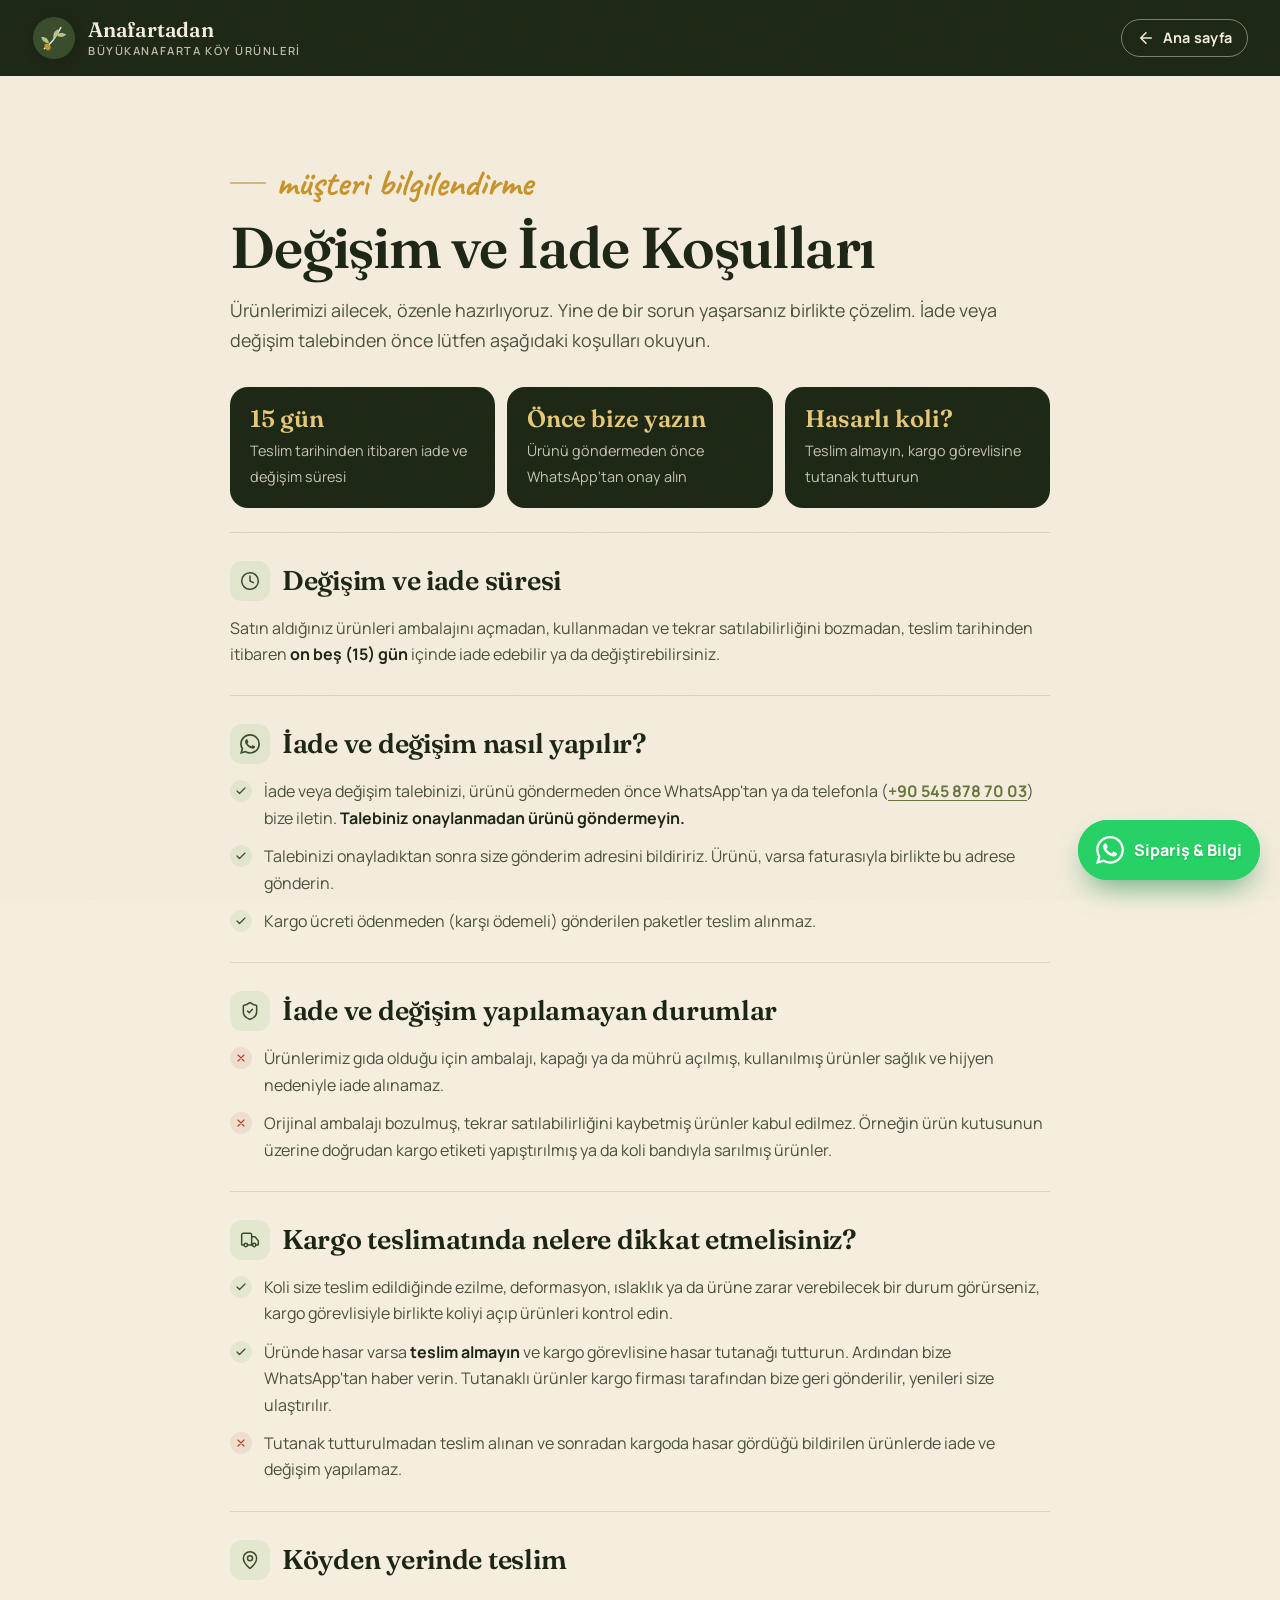
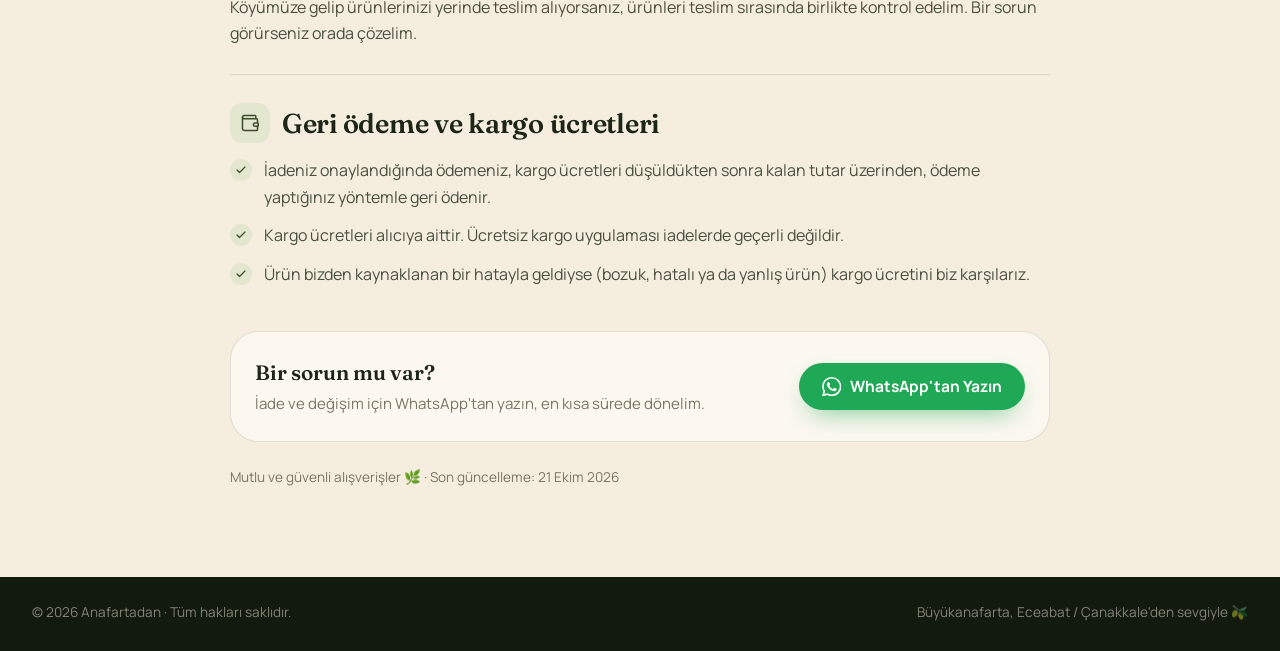
==== iade-degisim.html @ db87efc5 "Salça fiyatları, 3.000 TL ücretsiz kargo ve değişim/iade sayfası - Domates salçası 3 kg / 6 kg, bibe" ====
<!doctype html>
<html lang="tr">
<head>
  <meta charset="utf-8">
  <meta name="viewport" content="width=device-width, initial-scale=1, viewport-fit=cover">
  <title>Değişim ve İade Koşulları | Anafartadan</title>
  <meta name="description" content="Anafartadan değişim ve iade koşulları: 15 gün içinde iade ve değişim, kargo teslimatında dikkat edilmesi gerekenler ve geri ödeme bilgileri.">
  <meta name="theme-color" content="#1C2715">
  <link rel="canonical" href="https://anilacartr.github.io/anafartadan/iade-degisim.html">
  <link rel="icon" href="assets/img/favicon.svg" type="image/svg+xml">

  <link rel="preconnect" href="https://fonts.googleapis.com">
  <link rel="preconnect" href="https://fonts.gstatic.com" crossorigin>
  <link href="https://fonts.googleapis.com/css2?family=Caveat:wght@500;700&family=Fraunces:ital,opsz,wght@0,9..144,400..700;1,9..144,400..600&family=Manrope:wght@400;500;600;700;800&display=swap" rel="stylesheet">
  <link rel="stylesheet" href="assets/css/style.css">
</head>
<body>

<!-- İkon seti -->
<svg width="0" height="0" style="position:absolute" aria-hidden="true">
  <defs>
    <symbol id="i-wa" viewBox="0 0 24 24"><path fill="currentColor" d="M17.472 14.382c-.297-.149-1.758-.867-2.03-.967-.273-.099-.471-.148-.67.15-.197.297-.767.966-.94 1.164-.173.199-.347.223-.644.075-.297-.15-1.255-.463-2.39-1.475-.883-.788-1.48-1.761-1.653-2.059-.173-.297-.018-.458.13-.606.134-.133.298-.347.446-.52.149-.174.198-.298.298-.497.099-.198.05-.371-.025-.52-.075-.149-.669-1.612-.916-2.207-.242-.579-.487-.5-.669-.51-.173-.008-.371-.01-.57-.01-.198 0-.52.074-.792.372-.272.297-1.04 1.016-1.04 2.479 0 1.462 1.065 2.875 1.213 3.074.149.198 2.096 3.2 5.077 4.487.709.306 1.262.489 1.694.625.712.227 1.36.195 1.871.118.571-.085 1.758-.719 2.006-1.413.248-.694.248-1.289.173-1.413-.074-.124-.272-.198-.57-.347m-5.421 7.403h-.004a9.87 9.87 0 0 1-5.031-1.378l-.361-.214-3.741.982.998-3.648-.235-.374a9.86 9.86 0 0 1-1.51-5.26c.001-5.45 4.436-9.884 9.888-9.884 2.64 0 5.122 1.03 6.988 2.898a9.825 9.825 0 0 1 2.893 6.994c-.003 5.45-4.437 9.884-9.885 9.884m8.413-18.297A11.815 11.815 0 0 0 12.05 0C5.495 0 .16 5.335.157 11.892c0 2.096.547 4.142 1.588 5.945L.057 24l6.305-1.654a11.882 11.882 0 0 0 5.683 1.448h.005c6.554 0 11.89-5.335 11.893-11.893a11.821 11.821 0 0 0-3.48-8.413Z"/></symbol>
    <symbol id="i-arrow" viewBox="0 0 24 24" fill="none" stroke="currentColor" stroke-width="2" stroke-linecap="round" stroke-linejoin="round"><path d="M5 12h14M12 5l7 7-7 7"/></symbol>
    <symbol id="i-check" viewBox="0 0 24 24" fill="none" stroke="currentColor" stroke-width="2.4" stroke-linecap="round" stroke-linejoin="round"><path d="M20 6 9 17l-5-5"/></symbol>
    <symbol id="i-x" viewBox="0 0 24 24" fill="none" stroke="currentColor" stroke-width="2.2" stroke-linecap="round" stroke-linejoin="round"><path d="M18 6 6 18M6 6l12 12"/></symbol>
    <symbol id="i-clock" viewBox="0 0 24 24" fill="none" stroke="currentColor" stroke-width="1.8" stroke-linecap="round" stroke-linejoin="round"><circle cx="12" cy="12" r="10"/><path d="M12 6v6l4 2"/></symbol>
    <symbol id="i-shield" viewBox="0 0 24 24" fill="none" stroke="currentColor" stroke-width="1.8" stroke-linecap="round" stroke-linejoin="round"><path d="M20 13c0 5-3.5 7.5-7.66 8.95a1 1 0 0 1-.67-.01C7.5 20.5 4 18 4 13V6a1 1 0 0 1 1-1c2 0 4.5-1.2 6.24-2.72a1.17 1.17 0 0 1 1.52 0C14.51 3.81 17 5 19 5a1 1 0 0 1 1 1z"/><path d="m9 12 2 2 4-4"/></symbol>
    <symbol id="i-truck" viewBox="0 0 24 24" fill="none" stroke="currentColor" stroke-width="1.8" stroke-linecap="round" stroke-linejoin="round"><path d="M14 18V6a2 2 0 0 0-2-2H4a2 2 0 0 0-2 2v11a1 1 0 0 0 1 1h2"/><path d="M15 18H9"/><path d="M19 18h2a1 1 0 0 0 1-1v-3.65a1 1 0 0 0-.22-.62l-3.48-4.35A1 1 0 0 0 17.52 8H14"/><circle cx="17" cy="18" r="2"/><circle cx="7" cy="18" r="2"/></symbol>
    <symbol id="i-pin" viewBox="0 0 24 24" fill="none" stroke="currentColor" stroke-width="1.8" stroke-linecap="round" stroke-linejoin="round"><path d="M20 10c0 4.99-5.54 10.19-7.4 11.8a1 1 0 0 1-1.2 0C9.54 20.19 4 14.99 4 10a8 8 0 0 1 16 0"/><circle cx="12" cy="10" r="3"/></symbol>
    <symbol id="i-wallet" viewBox="0 0 24 24" fill="none" stroke="currentColor" stroke-width="1.8" stroke-linecap="round" stroke-linejoin="round"><path d="M19 7V4a1 1 0 0 0-1-1H5a2 2 0 0 0 0 4h15a1 1 0 0 1 1 1v4h-3a2 2 0 0 0 0 4h3a1 1 0 0 0 1-1v-2a1 1 0 0 0-1-1"/><path d="M3 5v14a2 2 0 0 0 2 2h15a1 1 0 0 0 1-1v-4"/></symbol>
    <symbol id="logo-mark" viewBox="0 0 48 48"><circle cx="24" cy="24" r="23" fill="currentColor"/><path d="M13.5 35.5C20 31 26 23.5 31.5 12.5" fill="none" stroke="#F5EEDF" stroke-width="1.6" stroke-linecap="round"/><path d="M18.6 29.6c-4.6.2-7.6-2.4-8.6-6.6 4.4-.6 7.8 1.6 8.6 6.6Z" fill="#B9C28C"/><path d="M23.4 24.2c-.8-4.6 1.2-8.2 5.2-9.8 1 4.4-1 8-5.2 9.8Z" fill="#B9C28C"/><path d="M26.4 20.4c3.8-2.6 7.8-2.4 11-.2-3 3.2-7 3.6-11 .2Z" fill="#B9C28C"/><ellipse cx="17" cy="33.6" rx="3" ry="3.8" transform="rotate(-35 17 33.6)" fill="#C9952B"/></symbol>
  </defs>
</svg>

<header class="legal-header">
  <div class="container legal-header-inner">
    <a class="brand light" href="index.html" aria-label="Anafartadan ana sayfa">
      <svg class="brand-mark" aria-hidden="true"><use href="#logo-mark"/></svg>
      <span class="brand-text"><strong>Anafartadan</strong><small>Büyükanafarta Köy Ürünleri</small></span>
    </a>
    <a class="btn btn-ghost btn-sm" href="index.html"><svg class="ic flip" aria-hidden="true"><use href="#i-arrow"/></svg> Ana sayfa</a>
  </div>
</header>

<main class="legal">
  <div class="container legal-inner">
    <span class="kicker">müşteri bilgilendirme</span>
    <h1>Değişim ve İade Koşulları</h1>
    <p class="legal-lead">Ürünlerimizi ailecek, özenle hazırlıyoruz. Yine de bir sorun yaşarsanız birlikte çözelim. İade veya değişim talebinden önce lütfen aşağıdaki koşulları okuyun.</p>

    <div class="legal-summary">
      <div><b>15 gün</b><span>Teslim tarihinden itibaren iade ve değişim süresi</span></div>
      <div><b>Önce bize yazın</b><span>Ürünü göndermeden önce WhatsApp'tan onay alın</span></div>
      <div><b>Hasarlı koli?</b><span>Teslim almayın, kargo görevlisine tutanak tutturun</span></div>
    </div>

    <section class="legal-block">
      <h2><span class="legal-ic"><svg class="ic" aria-hidden="true"><use href="#i-clock"/></svg></span>Değişim ve iade süresi</h2>
      <p>Satın aldığınız ürünleri ambalajını açmadan, kullanmadan ve tekrar satılabilirliğini bozmadan, teslim tarihinden itibaren <strong>on beş (15) gün</strong> içinde iade edebilir ya da değiştirebilirsiniz.</p>
    </section>

    <section class="legal-block">
      <h2><span class="legal-ic"><svg class="ic" aria-hidden="true"><use href="#i-wa"/></svg></span>İade ve değişim nasıl yapılır?</h2>
      <ul>
        <li><svg class="ic" aria-hidden="true"><use href="#i-check"/></svg><span>İade veya değişim talebinizi, ürünü göndermeden önce WhatsApp'tan ya da telefonla (<a data-wa="Merhaba, siparişimle ilgili iade / değişim talebim var." data-config="phoneDisplay"></a>) bize iletin. <strong>Talebiniz onaylanmadan ürünü göndermeyin.</strong></span></li>
        <li><svg class="ic" aria-hidden="true"><use href="#i-check"/></svg><span>Talebinizi onayladıktan sonra size gönderim adresini bildiririz. Ürünü, varsa faturasıyla birlikte bu adrese gönderin.</span></li>
        <li><svg class="ic" aria-hidden="true"><use href="#i-check"/></svg><span>Kargo ücreti ödenmeden (karşı ödemeli) gönderilen paketler teslim alınmaz.</span></li>
      </ul>
    </section>

    <section class="legal-block">
      <h2><span class="legal-ic"><svg class="ic" aria-hidden="true"><use href="#i-shield"/></svg></span>İade ve değişim yapılamayan durumlar</h2>
      <ul>
        <li class="no"><svg class="ic" aria-hidden="true"><use href="#i-x"/></svg><span>Ürünlerimiz gıda olduğu için ambalajı, kapağı ya da mührü açılmış, kullanılmış ürünler sağlık ve hijyen nedeniyle iade alınamaz.</span></li>
        <li class="no"><svg class="ic" aria-hidden="true"><use href="#i-x"/></svg><span>Orijinal ambalajı bozulmuş, tekrar satılabilirliğini kaybetmiş ürünler kabul edilmez. Örneğin ürün kutusunun üzerine doğrudan kargo etiketi yapıştırılmış ya da koli bandıyla sarılmış ürünler.</span></li>
      </ul>
    </section>

    <section class="legal-block">
      <h2><span class="legal-ic"><svg class="ic" aria-hidden="true"><use href="#i-truck"/></svg></span>Kargo teslimatında nelere dikkat etmelisiniz?</h2>
      <ul>
        <li><svg class="ic" aria-hidden="true"><use href="#i-check"/></svg><span>Koli size teslim edildiğinde ezilme, deformasyon, ıslaklık ya da ürüne zarar verebilecek bir durum görürseniz, kargo görevlisiyle birlikte koliyi açıp ürünleri kontrol edin.</span></li>
        <li><svg class="ic" aria-hidden="true"><use href="#i-check"/></svg><span>Üründe hasar varsa <strong>teslim almayın</strong> ve kargo görevlisine hasar tutanağı tutturun. Ardından bize WhatsApp'tan haber verin. Tutanaklı ürünler kargo firması tarafından bize geri gönderilir, yenileri size ulaştırılır.</span></li>
        <li class="no"><svg class="ic" aria-hidden="true"><use href="#i-x"/></svg><span>Tutanak tutturulmadan teslim alınan ve sonradan kargoda hasar gördüğü bildirilen ürünlerde iade ve değişim yapılamaz.</span></li>
      </ul>
    </section>

    <section class="legal-block">
      <h2><span class="legal-ic"><svg class="ic" aria-hidden="true"><use href="#i-pin"/></svg></span>Köyden yerinde teslim</h2>
      <p>Köyümüze gelip ürünlerinizi yerinde teslim alıyorsanız, ürünleri teslim sırasında birlikte kontrol edelim. Bir sorun görürseniz orada çözelim.</p>
    </section>

    <section class="legal-block">
      <h2><span class="legal-ic"><svg class="ic" aria-hidden="true"><use href="#i-wallet"/></svg></span>Geri ödeme ve kargo ücretleri</h2>
      <ul>
        <li><svg class="ic" aria-hidden="true"><use href="#i-check"/></svg><span>İadeniz onaylandığında ödemeniz, kargo ücretleri düşüldükten sonra kalan tutar üzerinden, ödeme yaptığınız yöntemle geri ödenir.</span></li>
        <li><svg class="ic" aria-hidden="true"><use href="#i-check"/></svg><span>Kargo ücretleri alıcıya aittir. Ücretsiz kargo uygulaması iadelerde geçerli değildir.</span></li>
        <li><svg class="ic" aria-hidden="true"><use href="#i-check"/></svg><span>Ürün bizden kaynaklanan bir hatayla geldiyse (bozuk, hatalı ya da yanlış ürün) kargo ücretini biz karşılarız.</span></li>
      </ul>
    </section>

    <div class="legal-contact">
      <div>
        <strong>Bir sorun mu var?</strong>
        <span>İade ve değişim için WhatsApp'tan yazın, en kısa sürede dönelim.</span>
      </div>
      <a class="btn btn-wa" data-wa="Merhaba, siparişimle ilgili iade / değişim talebim var."><svg class="ic" aria-hidden="true"><use href="#i-wa"/></svg> WhatsApp'tan Yazın</a>
    </div>

    <p class="legal-updated">Mutlu ve güvenli alışverişler 🌿 · Son güncelleme: 21 Ekim 2026</p>
  </div>
</main>

<footer class="site-footer legal-footer">
  <div class="container footer-bottom">
    <p>© <span id="year"></span> Anafartadan · Tüm hakları saklıdır.</p>
    <p>Büyükanafarta, Eceabat / Çanakkale'den sevgiyle 🫒</p>
  </div>
</footer>

<a class="wa-float" data-wa aria-label="WhatsApp'tan yazın">
  <svg class="ic" aria-hidden="true"><use href="#i-wa"/></svg>
  <span class="wa-float-label">Sipariş & Bilgi</span>
</a>

<script src="assets/js/products.js"></script>
<script>
  (() => {
    const C = window.SITE_CONFIG;
    const waLink = (text) => `https://wa.me/${C.whatsappNumber}?text=${encodeURIComponent(text)}`;
    document.querySelectorAll("[data-wa]").forEach((a) => {
      a.href = waLink(a.dataset.wa || C.defaultMessage);
      a.target = "_blank";
      a.rel = "noopener";
    });
    document.querySelectorAll("[data-config]").forEach((el) => { if (C[el.dataset.config] != null) el.textContent = C[el.dataset.config]; });
    document.getElementById("year").textContent = new Date().getFullYear();
  })();
</script>
</body>
</html>
---- assets/css/style.css ----
/* =====================================================================
   Anafartadan · Büyükanafarta Köy Ürünleri
   ===================================================================== */

:root {
  --cream: #F5EEDF;
  --cream-2: #EDE3CF;
  --paper: #FCF8F0;
  --white: #FFFFFF;
  --ink: #1D2616;
  --ink-soft: #4A4F3E;
  --muted: #7A7564;

  --olive-950: #121A0D;
  --olive-900: #1C2715;
  --olive-800: #28361E;
  --olive-700: #3A4D2B;
  --olive-500: #66773A;
  --olive-300: #B9C28C;
  --olive-100: #E4E7CF;

  --gold: #C9952B;
  --gold-soft: #E8C979;
  --terra: #B3412A;
  --walnut: #7B5434;

  --tone-walnut: #E8DAC4;
  --tone-gold: #EEDFB4;
  --tone-terra: #F0D2C5;
  --tone-olive: #DDE2C4;

  --wa: #1FA855;
  --wa-hover: #178A45;

  --line: rgba(29, 38, 22, .12);
  --line-strong: rgba(29, 38, 22, .2);
  --line-light: rgba(245, 238, 223, .12);

  --radius-sm: 12px;
  --radius: 18px;
  --radius-lg: 28px;

  --shadow-sm: 0 1px 2px rgba(29, 38, 22, .06), 0 4px 14px rgba(29, 38, 22, .05);
  --shadow: 0 18px 40px -18px rgba(29, 38, 22, .35);
  --shadow-lg: 0 40px 80px -30px rgba(18, 26, 13, .55);

  --font-display: "Fraunces", Georgia, "Times New Roman", serif;
  --font-body: "Manrope", system-ui, -apple-system, "Segoe UI", sans-serif;
  --font-hand: "Caveat", "Segoe Print", cursive;

  --fs-h2: clamp(2.25rem, 1.35rem + 3.1vw, 3.6rem);
  --fs-h3: clamp(1.75rem, 1.3rem + 1.6vw, 2.5rem);
  --fs-kicker: clamp(1.9rem, 1.6rem + .9vw, 2.35rem);

  --container: 1240px;
  --gutter: clamp(16px, 4vw, 32px);
  --section-y: clamp(72px, 10vw, 128px);
  --ease: cubic-bezier(.2, .7, .2, 1);
}

/* ---------- Temel ---------- */
*, *::before, *::after { box-sizing: border-box; }
html { scroll-behavior: smooth; scroll-padding-top: 88px; -webkit-text-size-adjust: 100%; }
html:has(dialog[open]) { overflow: hidden; }
body {
  margin: 0;
  font-family: var(--font-body);
  font-size: 1rem;
  line-height: 1.65;
  color: var(--ink);
  background: var(--cream);
  -webkit-font-smoothing: antialiased;
  text-rendering: optimizeLegibility;
  overflow-x: hidden;
}
body::before {
  content: "";
  position: fixed;
  inset: 0;
  pointer-events: none;
  z-index: 200;
  opacity: .5;
  background-image: url("data:image/svg+xml,%3Csvg xmlns='http://www.w3.org/2000/svg' width='180' height='180'%3E%3Cfilter id='n'%3E%3CfeTurbulence type='fractalNoise' baseFrequency='.8' numOctaves='3' stitchTiles='stitch'/%3E%3CfeColorMatrix values='0 0 0 0 .25 0 0 0 0 .2 0 0 0 0 .1 0 0 0 .07 0'/%3E%3C/filter%3E%3Crect width='100%25' height='100%25' filter='url(%23n)'/%3E%3C/svg%3E");
}
img { max-width: 100%; display: block; }
a { color: inherit; text-decoration: none; }
button, input, textarea, select { font: inherit; color: inherit; }
button { cursor: pointer; }
h1, h2, h3, h4 { font-family: var(--font-display); font-weight: 600; line-height: 1.1; margin: 0; letter-spacing: -.01em; }
h2 em, h1 em { font-style: italic; font-weight: 500; color: var(--olive-500); }
p { margin: 0; }
::selection { background: var(--gold-soft); color: var(--olive-950); }
:focus-visible { outline: 2px solid var(--gold); outline-offset: 3px; border-radius: 6px; }

.container { width: 100%; max-width: calc(var(--container) + var(--gutter) * 2); margin-inline: auto; padding-inline: var(--gutter); }
.sr-only { position: absolute; width: 1px; height: 1px; padding: 0; margin: -1px; overflow: hidden; clip: rect(0 0 0 0); white-space: nowrap; border: 0; }
.ic { width: 1.25em; height: 1.25em; flex: none; }
.skip-link { position: fixed; left: 12px; top: -60px; z-index: 300; background: var(--olive-900); color: var(--cream); padding: 10px 16px; border-radius: 10px; transition: top .2s; }
.skip-link:focus { top: 12px; }

.tone-walnut { background: var(--tone-walnut); }
.tone-gold { background: var(--tone-gold); }
.tone-terra { background: var(--tone-terra); }
.tone-olive { background: var(--tone-olive); }

.media-fallback { position: absolute; inset: 0; display: grid; place-items: center; font-size: clamp(3rem, 8vw, 4.5rem); z-index: 0; opacity: .7; }
img.img-missing { visibility: hidden; }

/* ---------- Butonlar ---------- */
.btn {
  display: inline-flex; align-items: center; justify-content: center; gap: .55em;
  padding: .85em 1.4em; border-radius: 999px; border: 1.5px solid transparent;
  font-weight: 700; font-size: .97rem; line-height: 1.2; letter-spacing: .005em;
  transition: transform .25s var(--ease), background-color .25s, box-shadow .25s, color .25s, border-color .25s;
  white-space: nowrap;
}
.btn:hover { transform: translateY(-2px); }
.btn:active { transform: translateY(0); }
.btn-lg { padding: 1.02em 1.7em; font-size: 1.02rem; }
.btn-sm { padding: .6em 1.05em; font-size: .9rem; }
.btn-block { width: 100%; }
.btn-gold { background: var(--gold-soft); color: var(--olive-950); box-shadow: 0 10px 30px -10px rgba(232, 201, 121, .6); }
.btn-gold:hover { background: #F0D691; }
.btn-wa { background: var(--wa); color: #fff; box-shadow: 0 10px 28px -12px rgba(31, 168, 85, .8); }
.btn-wa:hover { background: var(--wa-hover); }
.btn-dark { background: var(--olive-900); color: var(--cream); }
.btn-dark:hover { background: var(--olive-700); }
.btn-ghost { border-color: rgba(245, 238, 223, .45); color: var(--cream); }
.btn-ghost:hover { background: rgba(245, 238, 223, .1); border-color: var(--cream); }
.icon-btn {
  position: relative; display: inline-grid; place-items: center;
  width: 44px; height: 44px; border-radius: 999px; border: 1px solid var(--line);
  background: transparent; color: inherit; transition: background-color .2s, border-color .2s;
}
.icon-btn:hover { background: rgba(29, 38, 22, .06); }
.link-btn { background: none; border: 0; padding: 4px; color: var(--muted); font-size: .85rem; text-decoration: underline; text-underline-offset: 3px; }
.link-btn:hover { color: var(--terra); }

.kicker {
  display: inline-flex; align-items: center; gap: 10px;
  font-family: var(--font-hand); font-size: var(--fs-kicker); line-height: 1; font-weight: 700;
  color: var(--gold); margin-bottom: 16px;
}
.kicker::before { content: ""; width: 36px; height: 2px; background: currentColor; opacity: .6; }
.kicker.light { color: var(--gold-soft); }

/* ---------- Header ---------- */
.site-header { position: fixed; inset: 0 0 auto 0; z-index: 100; color: var(--cream); transition: color .3s, background-color .3s, box-shadow .3s; }
.announce { background: var(--olive-950); color: var(--cream); font-size: .82rem; font-weight: 600; overflow: hidden; height: 36px; transition: height .3s var(--ease); }
.announce-track { display: flex; align-items: center; justify-content: center; gap: 18px; height: 100%; white-space: nowrap; padding-inline: 16px; }
.announce .dot { color: var(--gold); }
@media (min-width: 900px) { .announce .dup { display: none; } }
@media (max-width: 899px) {
  .announce-track { justify-content: flex-start; width: max-content; padding: 0 18px 0 0; animation: marquee 32s linear infinite; }
}
@keyframes marquee { to { transform: translateX(-50%); } }

.nav-wrap { display: flex; align-items: center; gap: 24px; height: 76px; }
.brand { display: inline-flex; align-items: center; gap: 12px; flex: none; }
.brand-mark { width: 44px; height: 44px; color: var(--olive-800); flex: none; filter: drop-shadow(0 2px 6px rgba(0, 0, 0, .15)); }
.brand-mark.sm { width: 30px; height: 30px; filter: none; }
.brand-text { display: flex; flex-direction: column; line-height: 1.1; }
.brand-text strong { font-family: var(--font-display); font-size: 1.3rem; font-weight: 600; letter-spacing: -.01em; }
.brand-text small { font-size: .7rem; letter-spacing: .14em; text-transform: uppercase; opacity: .75; font-weight: 600; margin-top: 3px; }

.nav { display: flex; gap: 4px; margin-left: auto; }
.nav a { padding: 8px 12px; border-radius: 999px; font-weight: 600; font-size: .93rem; opacity: .9; transition: background-color .2s, opacity .2s; }
.nav a:hover { opacity: 1; background: rgba(245, 238, 223, .12); }
.nav-actions { display: flex; align-items: center; gap: 10px; }
.site-header .icon-btn { border-color: rgba(245, 238, 223, .3); }
.site-header .icon-btn:hover { background: rgba(245, 238, 223, .12); }
.cart-count {
  position: absolute; top: -4px; right: -4px; min-width: 20px; height: 20px; padding: 0 5px;
  border-radius: 999px; background: var(--gold-soft); color: var(--olive-950);
  font-size: .72rem; font-weight: 800; display: grid; place-items: center;
}
.cart-count[hidden] { display: none; }
.cart-count.bump { animation: bump .45s var(--ease); }
@keyframes bump { 40% { transform: scale(1.35); } }
.menu-btn { display: none; }

.site-header.scrolled { background: rgba(245, 238, 223, .92); backdrop-filter: saturate(1.4) blur(14px); -webkit-backdrop-filter: saturate(1.4) blur(14px); color: var(--ink); box-shadow: 0 1px 0 var(--line), 0 10px 30px -20px rgba(29, 38, 22, .4); }
.site-header.scrolled .announce { height: 0; }
.site-header.scrolled .nav a:hover { background: rgba(29, 38, 22, .06); }
.site-header.scrolled .icon-btn { border-color: var(--line-strong); }
.site-header.scrolled .icon-btn:hover { background: rgba(29, 38, 22, .06); }
.site-header.scrolled .brand-mark { filter: none; }

@media (max-width: 1099px) {
  .menu-btn { display: inline-grid; }
  .nav {
    position: absolute; top: 100%; left: 0; right: 0; margin: 0;
    flex-direction: column; gap: 0; padding: 8px var(--gutter) 20px;
    background: var(--cream); color: var(--ink); box-shadow: 0 30px 40px -20px rgba(29, 38, 22, .35);
    opacity: 0; visibility: hidden; transform: translateY(-8px);
    transition: opacity .25s, transform .25s var(--ease), visibility .25s;
  }
  .nav a { padding: 14px 4px; border-bottom: 1px solid var(--line); border-radius: 0; font-size: 1.05rem; font-family: var(--font-display); }
  .nav a:hover { background: none; color: var(--olive-500); }
  .site-header.menu-open { background: var(--cream); color: var(--ink); }
  .site-header.menu-open .announce { height: 0; }
  .site-header.menu-open .icon-btn { border-color: var(--line-strong); }
  .site-header.menu-open .nav { opacity: 1; visibility: visible; transform: none; }
  .nav-actions { margin-left: auto; }
}
@media (max-width: 599px) {
  .nav-wa { display: none; }
  .brand-text strong { font-size: 1.12rem; }
  .brand-text small { font-size: .6rem; letter-spacing: .1em; }
  .brand-mark { width: 38px; height: 38px; }
  .nav-actions { gap: 6px; }
  .nav-wrap { gap: 12px; height: 68px; }
}

/* ---------- Hero ---------- */
.hero {
  position: relative; isolation: isolate; overflow: hidden;
  min-height: min(100svh, 980px); min-height: max(640px, min(100svh, 980px));
  display: flex; align-items: center;
  padding: 150px 0 140px;
  color: var(--cream); background: var(--olive-900);
}
.hero-media { position: absolute; inset: 0; z-index: -1; }
.hero-media img { width: 100%; height: 100%; object-fit: cover; object-position: center; animation: heroZoom 18s var(--ease) both; }
.hero-media::after {
  content: ""; position: absolute; inset: 0;
  background:
    linear-gradient(90deg, rgba(18, 26, 13, .9) 0%, rgba(18, 26, 13, .72) 38%, rgba(18, 26, 13, .25) 72%, rgba(18, 26, 13, .15) 100%),
    linear-gradient(0deg, rgba(18, 26, 13, .7) 0%, rgba(18, 26, 13, 0) 35%),
    linear-gradient(180deg, rgba(18, 26, 13, .55) 0%, rgba(18, 26, 13, 0) 22%);
}
@keyframes heroZoom { from { transform: scale(1.08); } to { transform: scale(1); } }

.hero-inner { display: grid; grid-template-columns: 1fr; gap: 48px; align-items: end; }
.hero-copy { max-width: 680px; }
.eyebrow {
  display: inline-flex; align-items: center; gap: 8px;
  padding: 7px 14px 7px 10px; border-radius: 999px;
  background: rgba(245, 238, 223, .1); border: 1px solid rgba(245, 238, 223, .2);
  backdrop-filter: blur(6px); -webkit-backdrop-filter: blur(6px);
  font-size: .85rem; font-weight: 600; letter-spacing: .02em; margin-bottom: 26px;
}
.eyebrow .ic { color: var(--gold-soft); width: 1.1em; height: 1.1em; }
.hero h1 {
  font-size: clamp(2.6rem, 1.4rem + 5.2vw, 5.4rem);
  line-height: 1.02; letter-spacing: -.025em; font-weight: 600;
  margin-bottom: 24px; text-wrap: balance;
}
.hero h1 .hl { position: relative; display: inline-block; font-style: italic; font-weight: 500; color: var(--gold-soft); }
.scribble { position: absolute; left: -2%; bottom: -.12em; width: 104%; height: .32em; overflow: visible; }
.scribble path { fill: none; stroke: var(--gold); stroke-width: 4; stroke-linecap: round; stroke-dasharray: 260; stroke-dashoffset: 260; animation: draw 1.2s .7s var(--ease) forwards; vector-effect: non-scaling-stroke; }
@keyframes draw { to { stroke-dashoffset: 0; } }
.lead { font-size: clamp(1.05rem, .95rem + .45vw, 1.24rem); line-height: 1.7; color: rgba(245, 238, 223, .86); max-width: 590px; margin-bottom: 34px; }
.lead strong { color: var(--cream); font-weight: 700; }
.hero-ctas { display: flex; flex-wrap: wrap; gap: 12px; }
.hero-points { list-style: none; padding: 0; margin: 34px 0 0; display: flex; flex-wrap: wrap; gap: 10px 24px; font-size: .93rem; font-weight: 600; color: rgba(245, 238, 223, .9); }
.hero-points li { display: inline-flex; align-items: center; gap: 8px; }
.hero-points .ic { width: 22px; height: 22px; padding: 4px; border-radius: 999px; background: var(--gold-soft); color: var(--olive-950); }

.hero-card {
  display: none; width: 320px; justify-self: end;
  background: rgba(252, 248, 240, .96); color: var(--ink);
  border-radius: var(--radius-lg); padding: 10px; box-shadow: var(--shadow-lg);
  transform: rotate(1.5deg); animation: floatIn 1s .5s var(--ease) both;
}
@keyframes floatIn { from { opacity: 0; transform: translateY(30px) rotate(1.5deg); } }
.hero-card-media { position: relative; aspect-ratio: 4 / 3; border-radius: 20px; overflow: hidden; }
.hero-card-media img { position: relative; z-index: 1; width: 100%; height: 100%; object-fit: cover; }
.hero-card-media .badge { z-index: 2; }
.hero-card-body { padding: 16px 12px 10px; }
.hero-card-label { font-family: var(--font-hand); font-size: 1.35rem; color: var(--gold); line-height: 1; }
.hero-card-title { font-family: var(--font-display); font-weight: 600; font-size: 1.35rem; line-height: 1.1; margin: 6px 0 4px; }
.hero-card-price { font-size: .95rem; color: var(--muted); margin-bottom: 14px; }
.hero-card-price b { font-family: var(--font-display); font-size: 1.35rem; color: var(--ink); font-weight: 600; }
.hero-card-actions { display: flex; gap: 8px; }
.hero-card-actions .btn { flex: 1; padding: .8em 1em; font-size: .9rem; }

.hero-scroll { position: absolute; left: 50%; bottom: 96px; transform: translateX(-50%); width: 26px; height: 42px; border: 2px solid rgba(245, 238, 223, .5); border-radius: 999px; display: none; }
.hero-scroll span { position: absolute; left: 50%; top: 8px; width: 4px; height: 8px; margin-left: -2px; border-radius: 2px; background: var(--cream); animation: scrollDot 2s infinite; }
@keyframes scrollDot { 0% { opacity: 0; transform: translateY(0); } 30% { opacity: 1; } 80% { opacity: 0; transform: translateY(14px); } 100% { opacity: 0; } }

@media (min-width: 1000px) {
  .hero-inner { grid-template-columns: 1fr auto; }
  .hero-card { display: block; }
}
@media (max-width: 599px) {
  .hero { padding: 130px 0 120px; align-items: flex-end; }
  .hero-media::after {
    background:
      linear-gradient(0deg, rgba(18, 26, 13, .95) 0%, rgba(18, 26, 13, .75) 45%, rgba(18, 26, 13, .35) 100%);
  }
  .hero-ctas .btn { flex: 1 1 100%; }
  .eyebrow { font-size: .78rem; }
}

/* ---------- Güven şeridi ---------- */
.trust {
  position: relative; z-index: 2; margin-top: -72px;
  width: calc(100% - var(--gutter) * 2); max-width: var(--container); padding-inline: 0;
  display: grid; grid-template-columns: repeat(2, 1fr); gap: 1px;
  background: var(--line); border-radius: var(--radius-lg); overflow: hidden; box-shadow: var(--shadow);
}
.trust-item {
  display: flex; gap: 14px; align-items: flex-start;
  padding: 22px 20px; background: var(--paper);
}
.trust-ic { display: grid; place-items: center; width: 46px; height: 46px; border-radius: 14px; background: var(--olive-100); color: var(--olive-700); flex: none; }
.trust-ic .ic { width: 24px; height: 24px; }
.trust-item strong { display: block; font-family: var(--font-display); font-size: 1.08rem; font-weight: 600; margin-bottom: 2px; }
.trust-item p { font-size: .88rem; color: var(--muted); line-height: 1.5; }
@media (min-width: 1000px) { .trust { grid-template-columns: repeat(4, 1fr); } .trust-item { padding: 28px 26px; } }
@media (max-width: 599px) {
  .trust-item { flex-direction: column; gap: 10px; padding: 18px 16px; }
  .trust-item p { font-size: .8rem; }
  .trust-item strong { font-size: .98rem; }
  .trust-ic { width: 40px; height: 40px; border-radius: 12px; }
}

/* ---------- Bölümler ---------- */
.section { padding-block: var(--section-y); position: relative; }
.section-head { text-align: center; max-width: 740px; margin: 0 auto clamp(40px, 5vw, 60px); }
.section-head h2 { font-size: var(--fs-h2); line-height: 1.06; letter-spacing: -.02em; margin-bottom: 18px; text-wrap: balance; }
.section-head p { font-size: 1.08rem; color: var(--ink-soft); max-width: 620px; margin-inline: auto; }
.section-head.left { text-align: left; margin-inline: 0; }
.section-head.left p { margin-inline: 0; margin-bottom: 26px; }
.section-head.light h2 { color: var(--cream); }
.section-head.light h2 em { color: var(--gold-soft); }
.section-head.light p { color: rgba(245, 238, 223, .75); }

/* ---------- Ürünler ---------- */
.products { padding-top: clamp(72px, 9vw, 112px); }
.filters { display: flex; flex-wrap: wrap; justify-content: center; gap: 10px; margin-bottom: 36px; }
.chip {
  padding: 10px 18px; border-radius: 999px; border: 1px solid var(--line-strong);
  background: var(--paper); font-weight: 700; font-size: .92rem; color: var(--ink-soft);
  transition: all .2s;
}
.chip:hover { border-color: var(--olive-700); color: var(--ink); }
.chip.is-active { background: var(--olive-900); border-color: var(--olive-900); color: var(--cream); }

.product-grid { display: grid; grid-template-columns: 1fr; gap: 24px; }
@media (min-width: 640px) { .product-grid { grid-template-columns: repeat(2, 1fr); } }
@media (min-width: 1040px) { .product-grid { grid-template-columns: repeat(3, 1fr); gap: 28px; } }

.card {
  display: flex; flex-direction: column; background: var(--paper);
  border: 1px solid var(--line); border-radius: var(--radius-lg); overflow: hidden;
  transition: transform .4s var(--ease), box-shadow .4s var(--ease), border-color .4s;
}
.card:hover { transform: translateY(-6px); box-shadow: var(--shadow); border-color: transparent; }
.card[hidden] { display: none !important; }
.card-media { position: relative; aspect-ratio: 4 / 3; overflow: hidden; cursor: pointer; border: 0; padding: 0; width: 100%; display: block; }
.card-media img { position: relative; z-index: 1; width: 100%; height: 100%; object-fit: cover; transition: transform .9s var(--ease); }
.card:hover .card-media img { transform: scale(1.06); }
.collage { position: relative; z-index: 1; display: grid; grid-template-columns: 1fr 1fr; grid-template-rows: 1fr 1fr; gap: 3px; width: 100%; height: 100%; }
.collage img { width: 100%; height: 100%; object-fit: cover; }
.badge {
  position: absolute; top: 14px; left: 14px; z-index: 2;
  padding: 6px 12px; border-radius: 999px; background: var(--paper); color: var(--ink);
  font-size: .75rem; font-weight: 800; letter-spacing: .04em; box-shadow: var(--shadow-sm);
}
.badge.gold { background: var(--gold-soft); color: var(--olive-950); }
.card-body { display: flex; flex-direction: column; gap: 12px; padding: 22px 22px 22px; flex: 1; }
.card-cat { font-size: .72rem; font-weight: 800; letter-spacing: .14em; text-transform: uppercase; color: var(--olive-500); }
.card-title { font-size: 1.5rem; line-height: 1.15; }
.card-title button { all: unset; cursor: pointer; }
.card-title button:hover { color: var(--olive-500); }
.card-title button:focus-visible { outline: 2px solid var(--gold); outline-offset: 3px; border-radius: 4px; }
.card-tagline { font-family: var(--font-hand); font-size: 1.3rem; line-height: 1.1; color: var(--walnut); margin-top: -6px; }
.card-desc { font-size: .94rem; color: var(--ink-soft); display: -webkit-box; -webkit-line-clamp: 3; -webkit-box-orient: vertical; overflow: hidden; }
.tags { display: flex; flex-wrap: wrap; gap: 6px; list-style: none; padding: 0; margin: 0; }
.tags li { display: inline-flex; align-items: center; gap: 5px; font-size: .78rem; font-weight: 700; color: var(--olive-700); background: var(--olive-100); padding: 4px 10px; border-radius: 999px; }
.tags .ic { width: 13px; height: 13px; }

.variants { display: flex; flex-wrap: wrap; gap: 8px; border: 0; padding: 0; margin: 0; min-width: 0; }
.variant { position: relative; }
.variant input { position: absolute; opacity: 0; inset: 0; margin: 0; cursor: pointer; }
.variant span {
  display: inline-block; padding: 7px 13px; border-radius: 999px; border: 1px solid var(--line-strong);
  font-size: .85rem; font-weight: 700; color: var(--ink-soft); background: var(--white);
  transition: all .2s; cursor: pointer;
}
.variant:hover span { border-color: var(--olive-700); }
.variant input:checked + span { background: var(--olive-900); border-color: var(--olive-900); color: var(--cream); }
.variant input:focus-visible + span { outline: 2px solid var(--gold); outline-offset: 2px; }

.card-foot { margin-top: auto; display: flex; flex-direction: column; gap: 14px; padding-top: 6px; }
.price-row { display: flex; align-items: baseline; justify-content: space-between; gap: 12px; }
.price { font-family: var(--font-display); font-size: 1.7rem; font-weight: 600; letter-spacing: -.01em; line-height: 1; }
.price s { font-family: var(--font-body); font-size: .95rem; font-weight: 600; color: var(--muted); margin-left: 6px; }
.detail-link { display: inline-flex; align-items: center; gap: 4px; background: none; border: 0; padding: 4px 0; font-weight: 700; font-size: .88rem; color: var(--olive-500); }
.detail-link:hover { color: var(--ink); }
.detail-link .ic { width: 15px; height: 15px; transition: transform .2s; }
.detail-link:hover .ic { transform: translateX(3px); }
.buy-row { display: flex; gap: 10px; }
.qty { display: inline-flex; align-items: center; height: 48px; border: 1px solid var(--line-strong); border-radius: 999px; background: var(--white); flex: none; }
.qty button { width: 40px; height: 100%; display: grid; place-items: center; background: none; border: 0; border-radius: 999px; color: var(--ink-soft); }
.qty button:hover { color: var(--ink); background: rgba(29, 38, 22, .05); }
.qty .ic { width: 16px; height: 16px; }
.qty input { width: 30px; text-align: center; border: 0; background: none; font-weight: 800; padding: 0; -moz-appearance: textfield; appearance: textfield; }
.qty input::-webkit-outer-spin-button, .qty input::-webkit-inner-spin-button { -webkit-appearance: none; margin: 0; }
.btn-add { flex: 1; height: 48px; padding: 0 1.1em; background: var(--olive-900); color: var(--cream); }
.btn-add:hover { background: var(--olive-700); }
.btn-add.added { background: var(--olive-500); }

@media (min-width: 640px) {
  .card.card--wide { grid-column: 1 / -1; display: grid; grid-template-columns: 1.1fr 1fr; }
  .card--wide .card-media { aspect-ratio: auto; min-height: 100%; }
  .card--wide .card-body { padding: clamp(24px, 3vw, 40px); justify-content: center; }
  .card--wide .card-title { font-size: clamp(1.6rem, 1.2rem + 1.2vw, 2.2rem); }
  .card--wide .card-desc { -webkit-line-clamp: unset; font-size: 1rem; }
  .card--wide .card-foot { margin-top: 8px; }
  .card--wide .buy-row { max-width: 420px; }
}

.products-note { display: flex; align-items: center; justify-content: center; gap: 10px; margin-top: 36px; color: var(--muted); font-size: .92rem; }
.products-note .ic { color: var(--olive-500); }

/* ---------- Marketten farkı ---------- */
.diff { background: var(--olive-900); color: var(--cream); overflow: hidden; isolation: isolate; }
.diff-deco { position: absolute; inset: 0; z-index: -1; background:
  radial-gradient(60% 50% at 85% 0%, rgba(201, 149, 43, .16), transparent 70%),
  radial-gradient(50% 40% at 0% 100%, rgba(102, 119, 58, .25), transparent 70%); }
.diff .kicker { color: var(--gold-soft); }

.compare { border-radius: var(--radius-lg); border: 1px solid var(--line-light); overflow: hidden; background: rgba(245, 238, 223, .03); }
.compare-row { display: grid; grid-template-columns: minmax(170px, .8fr) 1.3fr 1.3fr; border-top: 1px solid var(--line-light); }
.compare-row:first-child { border-top: 0; }
.compare-row > div { padding: 20px 26px; display: flex; gap: 12px; align-items: flex-start; line-height: 1.5; }
.compare-head > div { padding-block: 24px; align-items: center; font-family: var(--font-display); font-size: 1.4rem; font-weight: 600; }
.compare-head .c-us { color: var(--gold-soft); }
.compare-head .c-them { color: rgba(245, 238, 223, .55); }
.c-label { font-family: var(--font-display); font-weight: 600; font-size: 1.08rem; color: var(--cream); }
.c-us { background: rgba(201, 149, 43, .09); box-shadow: inset 1px 0 0 rgba(232, 201, 121, .28), inset -1px 0 0 rgba(232, 201, 121, .28); }
.c-them { color: rgba(245, 238, 223, .6); }
.compare .ic.ok { width: 24px; height: 24px; padding: 5px; border-radius: 999px; background: var(--gold-soft); color: var(--olive-950); margin-top: 1px; }
.compare .ic.no { width: 24px; height: 24px; padding: 6px; border-radius: 999px; background: rgba(224, 138, 115, .16); color: #E59A85; margin-top: 1px; }
@media (max-width: 759px) {
  .compare { border: 0; background: none; display: grid; gap: 14px; border-radius: 0; overflow: visible; }
  .compare-head { display: none; }
  .compare-row { grid-template-columns: 1fr; border: 1px solid var(--line-light); border-radius: var(--radius); overflow: hidden; background: rgba(245, 238, 223, .03); }
  .compare-row > div { padding: 14px 18px; }
  .compare-row .c-label { padding-top: 18px; font-size: 1.15rem; }
  .c-us, .c-them { position: relative; flex-wrap: wrap; }
  .c-us { box-shadow: none; }
  .c-us::before, .c-them::before { flex: 1 0 100%; font-size: .7rem; font-weight: 800; letter-spacing: .14em; text-transform: uppercase; }
  .c-us::before { content: "Köyümüzde"; color: var(--gold-soft); }
  .c-them::before { content: "Markette"; color: rgba(245, 238, 223, .45); }
  .c-us span, .c-them span { flex: 1; }
}

.diff-sub { font-size: var(--fs-h3); text-align: center; margin: clamp(56px, 7vw, 88px) 0 32px; color: var(--cream); }
.diff-cards { display: grid; gap: 24px; grid-template-columns: 1fr; }
@media (min-width: 760px) { .diff-cards { grid-template-columns: repeat(3, 1fr); } }
.diff-card { background: rgba(245, 238, 223, .04); border: 1px solid var(--line-light); border-radius: var(--radius-lg); overflow: hidden; display: flex; flex-direction: column; }
.diff-card-media { position: relative; aspect-ratio: 16 / 10; overflow: hidden; }
.diff-card-media img { position: relative; z-index: 1; width: 100%; height: 100%; object-fit: cover; }
.diff-card-body { padding: 24px; display: flex; flex-direction: column; gap: 14px; flex: 1; }
.diff-card h4 { font-size: 1.6rem; }
.diff-card ul { list-style: none; padding: 0; margin: 0; display: grid; gap: 8px; font-size: .93rem; }
.diff-card li { display: flex; gap: 10px; align-items: flex-start; line-height: 1.45; }
.diff-card .pro .ic { width: 20px; height: 20px; padding: 4px; border-radius: 999px; background: var(--gold-soft); color: var(--olive-950); margin-top: 1px; }
.diff-card .con { color: rgba(245, 238, 223, .55); padding-top: 12px; border-top: 1px dashed var(--line-light); }
.diff-card .con .ic { width: 20px; height: 20px; padding: 5px; border-radius: 999px; background: rgba(224, 138, 115, .16); color: #E59A85; margin-top: 1px; }
.diff-card .tip { margin-top: auto; font-size: .88rem; line-height: 1.55; padding: 14px 16px; border-radius: var(--radius-sm); background: rgba(232, 201, 121, .1); border-left: 3px solid var(--gold); color: rgba(245, 238, 223, .85); }
.diff-card .tip strong { color: var(--gold-soft); }

/* ---------- Biz kimiz ---------- */
.story-grid { display: grid; gap: clamp(48px, 6vw, 88px); align-items: center; }
@media (min-width: 960px) { .story-grid { grid-template-columns: 1fr 1.05fr; } }
.story-media { position: relative; padding: 0 clamp(20px, 6vw, 56px) clamp(40px, 6vw, 64px) 0; }
.story-img-main { position: relative; aspect-ratio: 4 / 5; border-radius: var(--radius-lg); overflow: hidden; box-shadow: var(--shadow); }
.story-img-main img, .story-img-sub img { position: relative; z-index: 1; width: 100%; height: 100%; object-fit: cover; }
.story-img-sub { position: absolute; right: 0; bottom: 0; width: 46%; aspect-ratio: 1; border-radius: var(--radius); overflow: hidden; border: 8px solid var(--cream); box-shadow: var(--shadow); }
.story-hand {
  position: absolute; left: -6px; top: 28px; z-index: 2;
  padding: 10px 18px; background: var(--paper); border-radius: 14px; box-shadow: var(--shadow-sm);
  font-family: var(--font-hand); font-size: 1.5rem; line-height: 1.05; color: var(--olive-700);
  transform: rotate(-4deg);
}
.story-copy h2 { font-size: var(--fs-h2); line-height: 1.06; letter-spacing: -.02em; margin-bottom: 22px; text-wrap: balance; }
.story-copy > p { color: var(--ink-soft); margin-bottom: 16px; }
.lead-dark { font-size: 1.14rem; color: var(--ink) !important; }
.values { list-style: none; padding: 0; margin: 28px 0 0; display: grid; gap: 18px; }
.values li { display: flex; gap: 16px; align-items: flex-start; }
.values .ic { width: 44px; height: 44px; padding: 10px; border-radius: 14px; background: var(--olive-100); color: var(--olive-700); }
.values strong { display: block; font-family: var(--font-display); font-size: 1.12rem; font-weight: 600; }
.values span { font-size: .93rem; color: var(--muted); }
.visit { display: flex; gap: 16px; align-items: flex-start; margin-top: 30px; padding: 20px; border-radius: var(--radius); background: var(--olive-100); border: 1px dashed rgba(58, 77, 43, .35); }
.visit-ic { display: grid; place-items: center; width: 44px; height: 44px; flex: none; border-radius: 14px; background: var(--olive-900); color: var(--gold-soft); }
.visit strong { display: block; font-family: var(--font-display); font-size: 1.18rem; font-weight: 600; margin-bottom: 4px; }
.visit p { font-size: .94rem; color: var(--ink-soft); margin-bottom: 10px; }
.visit-link { display: inline-flex; align-items: center; gap: 6px; font-weight: 700; font-size: .92rem; color: var(--olive-700); }
.visit-link:hover { color: var(--ink); }
.visit-link .ic { width: 16px; height: 16px; }
.family { display: flex; flex-wrap: wrap; align-items: center; gap: 14px 18px; margin-top: 16px; padding: 18px 20px; background: var(--paper); border: 1px solid var(--line); border-radius: var(--radius); box-shadow: var(--shadow-sm); }
.family-avatars { display: flex; }
.family-avatars span { display: grid; place-items: center; width: 52px; height: 52px; border-radius: 999px; border: 3px solid var(--paper); font-family: var(--font-display); font-size: 1.35rem; font-weight: 600; background: var(--olive-800); color: var(--gold-soft); }
.family-avatars span + span { margin-left: -14px; background: var(--gold-soft); color: var(--olive-950); }
.family-names { flex: 1; min-width: 170px; }
.family-names strong { display: block; font-family: var(--font-hand); font-size: 1.85rem; font-weight: 700; line-height: 1; color: var(--olive-800); }
.family-names small { font-size: .84rem; font-weight: 600; color: var(--muted); }

/* ---------- Tarladan sofraya ---------- */
.journey { background: var(--cream-2); }
.steps { list-style: none; padding: 0; margin: 0 0 clamp(48px, 6vw, 72px); display: grid; gap: 20px; grid-template-columns: 1fr; counter-reset: step; }
@media (min-width: 600px) { .steps { grid-template-columns: repeat(2, 1fr); } }
@media (min-width: 1000px) { .steps { grid-template-columns: repeat(4, 1fr); } }
.steps li { position: relative; padding: 28px 24px; background: var(--paper); border-radius: var(--radius); border: 1px solid var(--line); counter-increment: step; }
.steps li::after { content: "0" counter(step); position: absolute; top: 18px; right: 22px; font-family: var(--font-display); font-size: 2.4rem; font-weight: 600; color: rgba(29, 38, 22, .07); line-height: 1; }
.step-ic { display: grid; place-items: center; width: 52px; height: 52px; border-radius: 16px; background: var(--olive-900); color: var(--gold-soft); margin-bottom: 18px; }
.step-ic .ic { width: 26px; height: 26px; }
.steps h3 { font-size: 1.25rem; margin-bottom: 8px; }
.steps p { font-size: .93rem; color: var(--ink-soft); }

.calendar { background: var(--paper); border-radius: var(--radius-lg); border: 1px solid var(--line); padding: clamp(20px, 3.5vw, 40px); box-shadow: var(--shadow-sm); }
.calendar-head { display: flex; flex-wrap: wrap; align-items: center; justify-content: space-between; gap: 12px 24px; margin-bottom: 20px; }
.calendar-head h3 { font-size: var(--fs-h3); }
.calendar-now { display: inline-flex; align-items: center; gap: 8px; padding: 8px 16px; border-radius: 999px; background: rgba(232, 201, 121, .28); color: var(--olive-900); font-size: .9rem; font-weight: 600; }
.calendar-now::before { content: ""; width: 8px; height: 8px; border-radius: 999px; background: var(--gold); box-shadow: 0 0 0 4px rgba(201, 149, 43, .25); animation: pulseDot 2s infinite; flex: none; }
@keyframes pulseDot { 50% { box-shadow: 0 0 0 8px rgba(201, 149, 43, 0); } }
.cal-row { display: grid; grid-template-columns: 230px 1fr; gap: 20px; align-items: center; padding: 12px 0; border-top: 1px solid var(--line); }
.cal-row.cal-months { border-top: 0; padding-top: 0; }
.cal-label strong { display: block; font-family: var(--font-display); font-weight: 600; font-size: 1.04rem; line-height: 1.25; }
.cal-label small { color: var(--muted); font-size: .82rem; font-weight: 600; }
.cal-track { display: grid; grid-template-columns: repeat(12, 1fr); align-items: center; min-height: 42px; }
.cal-track > .cell { grid-row: 1; height: 100%; min-height: 42px; border-left: 1px dashed var(--line); }
.cal-track > .cell:nth-child(12) { border-right: 1px dashed var(--line); }
.cal-track > .cell.now { background: rgba(232, 201, 121, .22); }
.cal-track > .m { grid-row: 1; text-align: center; font-size: .78rem; font-weight: 800; letter-spacing: .04em; color: var(--muted); text-transform: uppercase; }
.cal-track > .m.now { color: var(--gold); }
.cal-bar { grid-row: 1; z-index: 1; height: 30px; margin: 0 4px; border-radius: 999px; display: flex; align-items: center; padding: 0 12px; color: #fff; font-size: .78rem; font-weight: 700; white-space: nowrap; overflow: hidden; box-shadow: 0 6px 14px -8px rgba(0, 0, 0, .5); }
.cal-bar.terra { background: linear-gradient(90deg, #C24E33, var(--terra)); }
.cal-bar.walnut { background: linear-gradient(90deg, #8E6440, var(--walnut)); }
.cal-bar.olive { background: linear-gradient(90deg, #7D8F48, var(--olive-500)); }
.cal-bar.gold { background: linear-gradient(90deg, #D6A43A, var(--gold)); color: var(--olive-950); }
@media (max-width: 759px) {
  .cal-row { grid-template-columns: 1fr; gap: 8px; }
  .cal-row.cal-months .cal-label { display: none; }
  .cal-track > .m { font-size: .62rem; letter-spacing: 0; }
  .cal-bar { font-size: 0; padding: 0; }
}

/* ---------- Sipariş ---------- */
.order-grid { display: grid; gap: clamp(48px, 6vw, 80px); align-items: center; }
@media (min-width: 960px) { .order-grid { grid-template-columns: 1.1fr .9fr; } }
.order-copy h2 { font-size: var(--fs-h2); line-height: 1.06; letter-spacing: -.02em; margin-bottom: 30px; text-wrap: balance; }
.order-steps { list-style: none; padding: 0; margin: 0 0 34px; display: grid; gap: 4px; }
.order-steps li { display: flex; gap: 18px; padding: 16px 0; border-bottom: 1px solid var(--line); }
.order-steps li:last-child { border-bottom: 0; }
.order-steps b { display: grid; place-items: center; width: 42px; height: 42px; flex: none; border-radius: 999px; background: var(--olive-900); color: var(--gold-soft); font-family: var(--font-display); font-size: 1.15rem; }
.order-steps strong { display: block; font-family: var(--font-display); font-size: 1.15rem; font-weight: 600; margin-bottom: 2px; }
.order-steps span { color: var(--ink-soft); font-size: .95rem; }
.order-ctas { display: flex; flex-wrap: wrap; gap: 12px; }
.order-visit { display: flex; gap: 12px; align-items: flex-start; margin-top: 26px; padding: 16px 18px; border-radius: var(--radius-sm); background: var(--paper); border: 1px solid var(--line); font-size: .93rem; color: var(--ink-soft); }
.order-visit .ic { color: var(--olive-500); margin-top: 2px; }
.order-visit strong { color: var(--ink); }

.phone {
  position: relative; justify-self: center; width: min(370px, 100%);
  border-radius: 40px; border: 10px solid var(--olive-950); background: #EFE7DD;
  box-shadow: var(--shadow-lg); overflow: hidden; transform: rotate(2deg);
}
.phone::before { content: ""; position: absolute; inset: 0; opacity: .5; background-image: radial-gradient(rgba(0, 0, 0, .05) 1px, transparent 1.5px); background-size: 14px 14px; }
.phone-top { position: relative; display: flex; align-items: center; gap: 10px; padding: 16px 16px 12px; background: #0E5446; color: #fff; }
.phone-top .brand-mark { color: var(--olive-700); }
.phone-top strong { display: block; font-size: .95rem; }
.phone-top small { font-size: .75rem; opacity: .8; }
.phone-body { position: relative; padding: 18px 14px 26px; display: grid; gap: 12px; font-size: .86rem; line-height: 1.5; }
.bubble { position: relative; max-width: 88%; padding: 10px 12px 20px; border-radius: 14px; box-shadow: 0 1px 1px rgba(0, 0, 0, .08); }
.bubble.out { justify-self: end; background: #D9FDD3; border-top-right-radius: 4px; }
.bubble.in { justify-self: start; background: #fff; border-top-left-radius: 4px; }
.bubble .time { position: absolute; right: 10px; bottom: 4px; font-size: .68rem; color: #667781; }
.bubble.out .time { color: #3A8D5C; }

/* ---------- SSS ---------- */
.faq { background: var(--paper); }
.faq-grid { display: grid; gap: 40px; }
@media (min-width: 960px) { .faq-grid { grid-template-columns: .85fr 1.15fr; gap: 80px; align-items: start; } .faq .section-head { position: sticky; top: 120px; } }
.faq .section-head { margin-bottom: 0; }
.faq-list details { border-bottom: 1px solid var(--line); }
.faq-list details:first-child { border-top: 1px solid var(--line); }
.faq-list summary {
  list-style: none; cursor: pointer; display: flex; justify-content: space-between; align-items: center; gap: 20px;
  padding: 22px 0; font-family: var(--font-display); font-size: 1.16rem; font-weight: 600; line-height: 1.3;
}
.faq-list summary::-webkit-details-marker { display: none; }
.faq-list summary::after {
  content: ""; flex: none; width: 34px; height: 34px; border-radius: 999px; border: 1px solid var(--line-strong);
  background:
    linear-gradient(var(--ink), var(--ink)) center / 12px 1.8px no-repeat,
    linear-gradient(var(--ink), var(--ink)) center / 1.8px 12px no-repeat;
  transition: transform .3s var(--ease), background-color .3s;
}
.faq-list details[open] summary::after { transform: rotate(45deg); background-color: var(--gold-soft); border-color: var(--gold-soft); }
.faq-list summary:hover { color: var(--olive-500); }
.faq-list details p { padding: 0 54px 24px 0; color: var(--ink-soft); }
.faq-list details p a, .foot-note a { color: var(--olive-500); font-weight: 700; text-decoration: underline; text-underline-offset: 3px; }

/* ---------- CTA ---------- */
.cta-band { padding-block: clamp(56px, 8vw, 96px); }
.cta-inner { position: relative; isolation: isolate; overflow: hidden; border-radius: var(--radius-lg); background: var(--olive-900); color: var(--cream); padding: clamp(40px, 7vw, 88px) clamp(24px, 6vw, 80px); }
.cta-media { position: absolute; inset: 0; z-index: -1; }
.cta-media img { width: 100%; height: 100%; object-fit: cover; }
.cta-media::after { content: ""; position: absolute; inset: 0; background: linear-gradient(90deg, rgba(18, 26, 13, .94) 0%, rgba(18, 26, 13, .8) 50%, rgba(18, 26, 13, .45) 100%); }
.cta-copy { max-width: 640px; }
.cta-copy h2 { font-size: var(--fs-h2); line-height: 1.05; letter-spacing: -.02em; margin-bottom: 16px; text-wrap: balance; }
.cta-copy h2 em { color: var(--gold-soft); }
.cta-copy p { color: rgba(245, 238, 223, .8); font-size: 1.08rem; margin-bottom: 28px; }

/* ---------- Footer ---------- */
.site-footer { background: var(--olive-950); color: rgba(245, 238, 223, .72); padding-top: clamp(56px, 7vw, 88px); font-size: .94rem; }
.footer-grid { display: grid; gap: 40px; grid-template-columns: 1fr 1fr; }
.footer-brand, .footer-grid > :last-child { grid-column: 1 / -1; }
@media (min-width: 900px) { .footer-grid { grid-template-columns: 1.6fr 1fr 1fr 1.4fr; } .footer-brand, .footer-grid > :last-child { grid-column: auto; } }
.brand.light { color: var(--cream); margin-bottom: 18px; }
.brand.light .brand-mark { color: var(--olive-700); }
.footer-brand p { max-width: 360px; margin-bottom: 20px; }
.socials { display: flex; gap: 10px; }
.socials .icon-btn { border-color: var(--line-light); color: var(--cream); }
.socials .icon-btn:hover { background: rgba(245, 238, 223, .08); }
.footer-title { font-size: 1.1rem; color: var(--cream); margin-bottom: 16px; }
.site-footer ul { list-style: none; padding: 0; margin: 0; display: grid; gap: 10px; }
.site-footer ul a:hover { color: var(--gold-soft); }
.contact-list li { display: flex; gap: 10px; align-items: flex-start; }
.contact-list .ic { color: var(--gold-soft); margin-top: 2px; }
.footer-map { display: inline-block; margin-top: 4px; color: var(--gold-soft); font-weight: 600; }
.footer-bottom { display: flex; flex-wrap: wrap; justify-content: space-between; gap: 8px 24px; margin-top: 56px; padding-top: 24px; padding-bottom: 28px; border-top: 1px solid var(--line-light); font-size: .85rem; color: rgba(245, 238, 223, .5); }

/* ---------- Yüzen WhatsApp ---------- */
.wa-float {
  position: fixed; right: 20px; bottom: calc(20px + env(safe-area-inset-bottom)); z-index: 90;
  display: inline-flex; align-items: center; gap: 10px; height: 60px; padding: 0 18px;
  border-radius: 999px; background: #25D366; color: #fff; font-weight: 800;
  box-shadow: 0 14px 30px -10px rgba(18, 140, 69, .7);
  transition: transform .25s var(--ease), bottom .3s var(--ease);
}
.wa-float:hover { transform: scale(1.05); }
.wa-float .ic { width: 28px; height: 28px; }
.wa-float::before { content: ""; position: absolute; inset: 0; border-radius: inherit; border: 2px solid #25D366; animation: ring 2.4s infinite; }
@keyframes ring { 0% { transform: scale(1); opacity: .8; } 100% { transform: scale(1.35); opacity: 0; } }
.wa-float-label { text-shadow: 0 1px 2px rgba(0, 0, 0, .18); }
@media (max-width: 899px) { .wa-float { width: 58px; height: 58px; padding: 0; justify-content: center; } .wa-float-label { display: none; } }

/* ---------- Mobil sepet çubuğu ---------- */
.cart-bar { position: fixed; left: 0; right: 0; bottom: 0; z-index: 95; padding: 10px 12px calc(10px + env(safe-area-inset-bottom)); background: linear-gradient(0deg, var(--cream) 60%, rgba(245, 238, 223, 0)); }
.cart-bar[hidden] { display: none; }
.cart-bar button {
  width: 100%; display: flex; justify-content: space-between; align-items: center; gap: 12px;
  padding: 14px 18px; border: 0; border-radius: 18px; background: var(--olive-900); color: var(--cream);
  font-weight: 700; font-size: .95rem; box-shadow: var(--shadow); animation: slideUp .35s var(--ease);
}
.cart-bar-info, .cart-bar-cta { display: inline-flex; align-items: center; gap: 8px; }
.cart-bar-cta { color: var(--gold-soft); }
@keyframes slideUp { from { transform: translateY(100%); opacity: 0; } }
@media (min-width: 900px) { .cart-bar { display: none !important; } }
@media (max-width: 899px) {
  body.has-cart-bar .wa-float { bottom: calc(92px + env(safe-area-inset-bottom)); }
  body.has-cart-bar .site-footer { padding-bottom: 80px; }
}

/* ---------- Dialoglar ---------- */
dialog { padding: 0; border: 0; color: var(--ink); background: var(--paper); max-width: 100vw; max-height: 100dvh; }
dialog::backdrop { background: rgba(18, 26, 13, .55); backdrop-filter: blur(3px); -webkit-backdrop-filter: blur(3px); }

.drawer { margin: 0 0 0 auto; width: min(460px, 100vw); height: 100dvh; box-shadow: var(--shadow-lg); }
.drawer[open] { animation: drawerIn .4s var(--ease); }
.drawer[open]::backdrop { animation: fadeIn .3s; }
@keyframes drawerIn { from { transform: translateX(100%); } }
@keyframes fadeIn { from { opacity: 0; } }
.drawer-inner { display: flex; flex-direction: column; height: 100%; }
.drawer-head { display: flex; align-items: center; justify-content: space-between; padding: 18px 22px; border-bottom: 1px solid var(--line); }
.drawer-head h2 { display: inline-flex; align-items: center; gap: 10px; font-size: 1.5rem; }
.drawer-body { flex: 1; overflow-y: auto; padding: 20px 22px; overscroll-behavior: contain; }
.drawer-foot { padding: 18px 22px calc(18px + env(safe-area-inset-bottom)); border-top: 1px solid var(--line); background: var(--white); display: grid; gap: 12px; }
.drawer-foot[hidden] { display: none; }

.ship-progress { padding: 14px 16px; border-radius: var(--radius-sm); background: var(--olive-100); margin-bottom: 18px; font-size: .9rem; font-weight: 600; color: var(--olive-800); }
.ship-progress[hidden] { display: none; }
.ship-progress .bar { height: 6px; border-radius: 999px; background: rgba(29, 38, 22, .1); margin-top: 10px; overflow: hidden; }
.ship-progress .bar span { display: block; height: 100%; width: 0; border-radius: inherit; background: linear-gradient(90deg, var(--olive-500), var(--gold)); transition: width .5s var(--ease); }

.cart-items { list-style: none; padding: 0; margin: 0; display: grid; gap: 14px; }
.cart-item { display: grid; grid-template-columns: 68px 1fr auto; gap: 14px; align-items: center; padding-bottom: 14px; border-bottom: 1px solid var(--line); }
.cart-thumb { position: relative; width: 68px; height: 68px; border-radius: 14px; overflow: hidden; }
.cart-thumb img { position: relative; z-index: 1; width: 100%; height: 100%; object-fit: cover; }
.cart-thumb .media-fallback { font-size: 1.8rem; }
.cart-item-info strong { display: block; font-family: var(--font-display); font-weight: 600; font-size: 1.02rem; line-height: 1.25; }
.cart-item-info small { display: block; color: var(--muted); font-size: .82rem; font-weight: 600; margin-bottom: 8px; }
.cart-item .qty { height: 36px; }
.cart-item .qty button { width: 32px; }
.cart-item .qty input { width: 26px; font-size: .9rem; }
.cart-item-side { display: flex; flex-direction: column; align-items: flex-end; justify-content: space-between; gap: 10px; align-self: stretch; }
.cart-item-side b { font-family: var(--font-display); font-weight: 600; font-size: 1.08rem; white-space: nowrap; }
.remove-btn { background: none; border: 0; padding: 6px; border-radius: 8px; color: var(--muted); }
.remove-btn:hover { color: var(--terra); background: rgba(179, 65, 42, .08); }
.remove-btn .ic { width: 18px; height: 18px; }

.cart-empty { text-align: center; padding: 40px 10px; display: grid; gap: 6px; justify-items: center; color: var(--muted); }
.cart-empty[hidden] { display: none; }
.cart-empty-ic { font-size: 3.4rem; margin-bottom: 8px; }
.cart-empty strong { color: var(--ink); font-family: var(--font-display); font-size: 1.25rem; font-weight: 600; }
.cart-empty .btn { margin-top: 14px; }

.checkout { margin-top: 26px; display: grid; gap: 14px; }
.checkout[hidden] { display: none; }
.checkout h3 { font-size: 1.2rem; }
.checkout h3 small { display: block; font-family: var(--font-body); font-size: .8rem; font-weight: 600; color: var(--muted); margin-top: 4px; }
.field-row { display: grid; grid-template-columns: 1fr 1fr; gap: 12px; }
@media (max-width: 420px) { .field-row { grid-template-columns: 1fr; } }
.field { display: grid; gap: 6px; border: 0; padding: 0; margin: 0; min-width: 0; }
.field[hidden] { display: none; }
.field > span, .field legend { font-size: .8rem; font-weight: 700; color: var(--ink-soft); padding: 0; }
.field legend { margin-bottom: 6px; }
.field input, .field textarea {
  width: 100%; padding: 12px 14px; border-radius: 12px; border: 1px solid var(--line-strong); background: var(--white);
  font-size: 1rem; transition: border-color .2s, box-shadow .2s; resize: vertical;
}
.field input:focus, .field textarea:focus { outline: none; border-color: var(--olive-500); box-shadow: 0 0 0 4px rgba(102, 119, 58, .15); }
.pay-options { display: flex; flex-wrap: wrap; gap: 8px; }

.totals { display: grid; gap: 6px; }
.totals > div { display: flex; justify-content: space-between; align-items: baseline; }
.totals b { font-family: var(--font-display); font-size: 1.5rem; font-weight: 600; }
.totals .muted { font-size: .88rem; color: var(--muted); }
.totals .free { color: var(--olive-500); font-weight: 800; }
.foot-note { font-size: .78rem; color: var(--muted); text-align: center; line-height: 1.5; }
#clearCart { justify-self: center; }

/* Ürün detay modalı */
.modal { width: min(980px, calc(100vw - 32px)); max-height: calc(100dvh - 48px); border-radius: var(--radius-lg); box-shadow: var(--shadow-lg); overflow: hidden; }
.modal[open] { animation: modalIn .4s var(--ease); }
.modal[open]::backdrop { animation: fadeIn .3s; }
@keyframes modalIn { from { opacity: 0; transform: translateY(24px) scale(.98); } }
.modal-inner { display: grid; grid-template-columns: 1fr; max-height: calc(100dvh - 48px); overflow-y: auto; overscroll-behavior: contain; }
.modal-close { position: absolute; top: 14px; right: 14px; z-index: 5; background: var(--paper); border-color: transparent; box-shadow: var(--shadow-sm); }
.modal-media { position: relative; aspect-ratio: 16 / 11; overflow: hidden; }
.modal-media img { position: relative; z-index: 1; width: 100%; height: 100%; object-fit: cover; }
.modal-media .collage { height: 100%; }
.modal-body { padding: clamp(22px, 3.5vw, 40px); display: flex; flex-direction: column; gap: 16px; }
.modal-body h2 { font-size: clamp(1.8rem, 1.4rem + 1.4vw, 2.4rem); line-height: 1.08; }
.modal-body .card-tagline { margin-top: -8px; font-size: 1.45rem; }
.modal-body > p { color: var(--ink-soft); }
.spec { margin: 4px 0 0; display: grid; gap: 0; border-top: 1px solid var(--line); }
.spec > div { display: grid; grid-template-columns: 110px 1fr; gap: 14px; padding: 12px 0; border-bottom: 1px solid var(--line); font-size: .93rem; }
.spec dt { font-weight: 800; color: var(--olive-700); font-size: .78rem; text-transform: uppercase; letter-spacing: .1em; padding-top: 2px; }
.spec dd { margin: 0; color: var(--ink-soft); }
.callout { padding: 16px 18px; border-radius: var(--radius-sm); background: var(--olive-900); color: rgba(245, 238, 223, .86); font-size: .92rem; line-height: 1.6; }
.callout strong { display: flex; align-items: center; gap: 8px; color: var(--gold-soft); font-family: var(--font-display); font-weight: 600; font-size: 1.05rem; margin-bottom: 4px; }
.modal-ask { display: inline-flex; align-items: center; gap: 8px; font-weight: 700; color: var(--wa-hover); font-size: .92rem; }
.modal-ask:hover { text-decoration: underline; text-underline-offset: 3px; }
@media (min-width: 820px) {
  .modal-inner { grid-template-columns: 1fr 1.05fr; overflow: hidden; }
  .modal-media { aspect-ratio: auto; height: 100%; max-height: calc(100dvh - 48px); }
  .modal-body { overflow-y: auto; max-height: calc(100dvh - 48px); }
}
@media (max-width: 819px) {
  .modal { width: 100vw; max-width: 100vw; margin: auto 0 0; border-radius: var(--radius-lg) var(--radius-lg) 0 0; max-height: 94dvh; }
  .modal-inner { max-height: 94dvh; padding-bottom: env(safe-area-inset-bottom); }
  .modal[open] { animation: sheetIn .4s var(--ease); }
  @keyframes sheetIn { from { transform: translateY(100%); } }
}

/* Bildirim */
.toast {
  position: fixed; left: 50%; bottom: calc(24px + env(safe-area-inset-bottom)); z-index: 150;
  display: flex; align-items: center; gap: 12px; max-width: calc(100vw - 32px);
  padding: 10px 10px 10px 12px; border-radius: 999px; background: var(--olive-950); color: var(--cream);
  font-weight: 600; font-size: .92rem; box-shadow: var(--shadow-lg);
  transform: translate(-50%, 0); animation: toastIn .4s var(--ease);
}
.toast[hidden] { display: none; }
.toast-ic { display: grid; place-items: center; width: 28px; height: 28px; border-radius: 999px; background: var(--gold-soft); color: var(--olive-950); flex: none; }
.toast-ic .ic { width: 16px; height: 16px; }
#toastText { white-space: nowrap; overflow: hidden; text-overflow: ellipsis; }
.toast button { flex: none; border: 0; border-radius: 999px; padding: 8px 14px; background: rgba(245, 238, 223, .12); color: var(--gold-soft); font-weight: 800; font-size: .85rem; }
.toast button:hover { background: rgba(245, 238, 223, .2); }
@keyframes toastIn { from { opacity: 0; transform: translate(-50%, 16px); } }
@media (max-width: 899px) { body.has-cart-bar .toast { bottom: calc(96px + env(safe-area-inset-bottom)); } }

/* ---------- Görünme animasyonu ---------- */
.js [data-reveal] { opacity: 0; transform: translateY(28px); transition: opacity .9s var(--ease), transform .9s var(--ease); }
.js [data-reveal].in { opacity: 1; transform: none; }
.js .diff-cards [data-reveal]:nth-child(2), .js .steps li:nth-child(2) { transition-delay: .1s; }
.js .diff-cards [data-reveal]:nth-child(3) { transition-delay: .2s; }

@media (prefers-reduced-motion: reduce) {
  html { scroll-behavior: auto; }
  *, *::before, *::after { animation-duration: .001ms !important; animation-iteration-count: 1 !important; transition-duration: .001ms !important; }
  .js [data-reveal] { opacity: 1; transform: none; }
  .scribble path { stroke-dashoffset: 0; }
}

/* ---------- Değişim ve iade sayfası ---------- */
.legal-header { background: var(--olive-900); color: var(--cream); }
.legal-header-inner { display: flex; align-items: center; justify-content: space-between; gap: 16px; min-height: 76px; }
.legal-header .brand { margin-bottom: 0; }
.ic.flip { transform: rotate(180deg); }
.legal { padding-block: clamp(48px, 7vw, 88px); }
.legal-inner { max-width: calc(820px + var(--gutter) * 2); }
.legal h1 { font-size: var(--fs-h2); line-height: 1.06; letter-spacing: -.02em; margin-bottom: 18px; text-wrap: balance; }
.legal-lead { font-size: 1.12rem; color: var(--ink-soft); margin-bottom: 32px; }
.legal-summary { display: grid; gap: 12px; grid-template-columns: repeat(auto-fit, minmax(200px, 1fr)); margin-bottom: 24px; }
.legal-summary div { padding: 18px 20px; border-radius: var(--radius); background: var(--olive-900); }
.legal-summary b { display: block; font-family: var(--font-display); font-size: 1.5rem; font-weight: 600; line-height: 1.15; color: var(--gold-soft); margin-bottom: 4px; }
.legal-summary span { font-size: .9rem; line-height: 1.45; color: rgba(245, 238, 223, .8); }
.legal-block { padding: 28px 0; border-top: 1px solid var(--line); }
.legal-block h2 { display: flex; align-items: center; gap: 12px; font-size: clamp(1.35rem, 1.1rem + .8vw, 1.7rem); margin-bottom: 14px; }
.legal-ic { display: grid; place-items: center; width: 40px; height: 40px; flex: none; border-radius: 12px; background: var(--olive-100); color: var(--olive-700); }
.legal-ic .ic { width: 20px; height: 20px; }
.legal-block p { color: var(--ink-soft); }
.legal-block ul { list-style: none; padding: 0; margin: 0; display: grid; gap: 12px; }
.legal-block li { display: flex; gap: 12px; align-items: flex-start; color: var(--ink-soft); }
.legal-block li > .ic { width: 22px; height: 22px; padding: 5px; margin-top: 2px; border-radius: 999px; background: var(--olive-100); color: var(--olive-700); }
.legal-block li.no > .ic { background: rgba(179, 65, 42, .1); color: var(--terra); }
.legal-block strong { color: var(--ink); }
.legal-block a { color: var(--olive-500); font-weight: 700; text-decoration: underline; text-underline-offset: 3px; white-space: nowrap; }
.legal-contact { display: flex; flex-wrap: wrap; align-items: center; justify-content: space-between; gap: 16px; margin-top: 16px; padding: 24px; border-radius: var(--radius-lg); background: var(--paper); border: 1px solid var(--line); }
.legal-contact strong { display: block; font-family: var(--font-display); font-size: 1.3rem; font-weight: 600; }
.legal-contact span { color: var(--muted); font-size: .94rem; }
.legal-updated { margin-top: 24px; font-size: .85rem; color: var(--muted); }
.legal-footer { padding-top: 0; }
.legal-footer .footer-bottom { margin-top: 0; border-top: 0; }
@media (max-width: 599px) {
  .legal-header .brand-text small { display: none; }
}
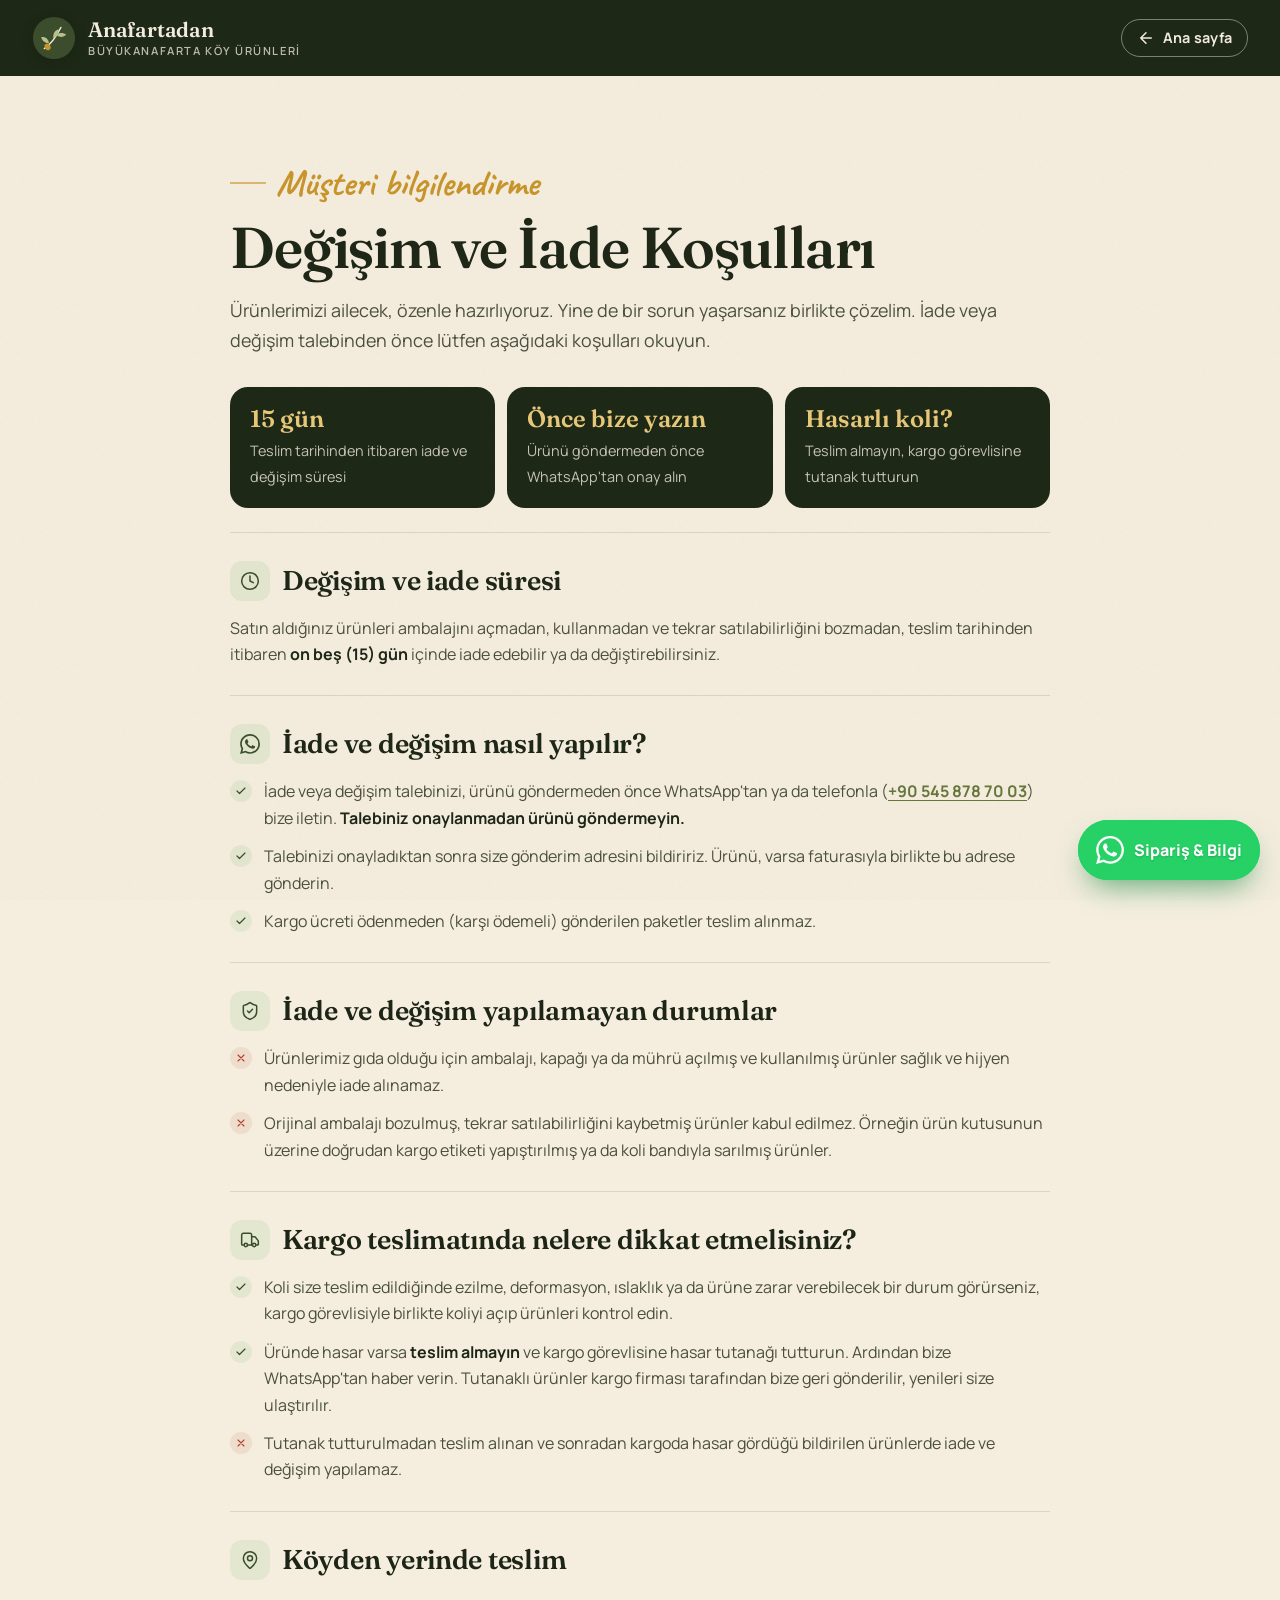
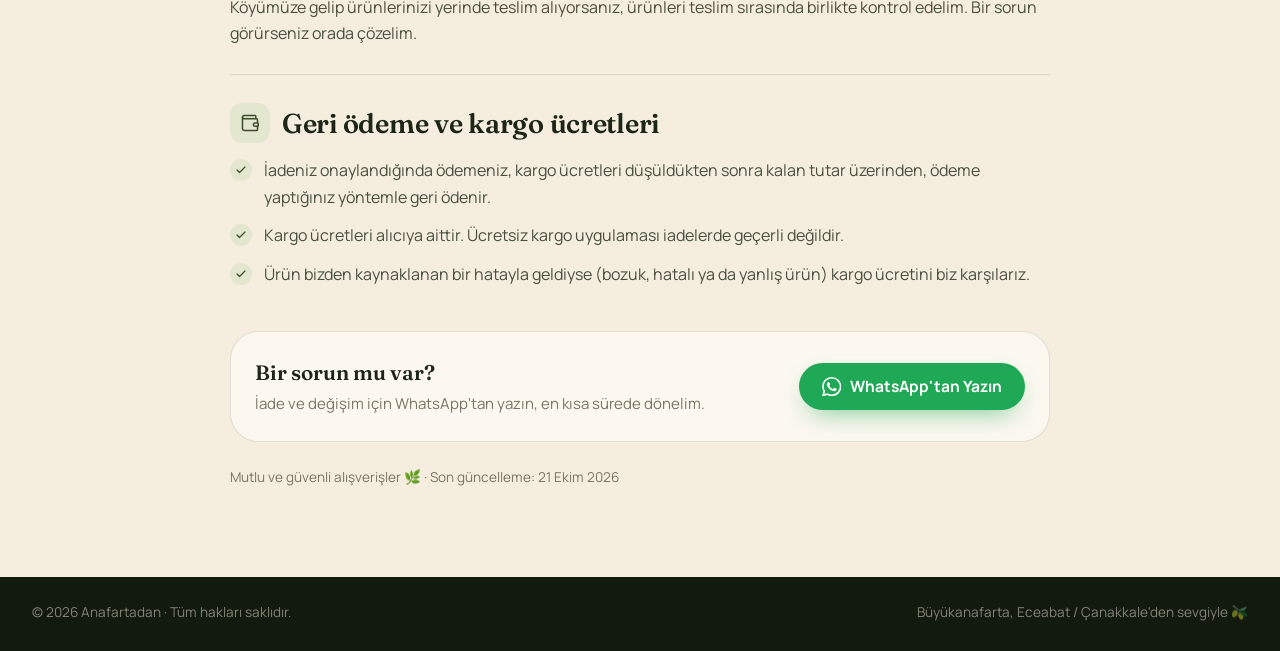
==== commit b2179d31: "Küçük boyları ürünlere taşı, yazım ve büyük/küçük harf düzeltmeleri - Ayrı deneme bölümü kaldırıldı;" ====
--- a/iade-degisim.html
+++ b/iade-degisim.html
@@ -32,8 +32,8 @@
   </defs>
 </svg>
 
-<header class="legal-header">
-  <div class="container legal-header-inner">
+<header class="page-header">
+  <div class="container page-header-inner">
     <a class="brand light" href="index.html" aria-label="Anafartadan ana sayfa">
       <svg class="brand-mark" aria-hidden="true"><use href="#logo-mark"/></svg>
       <span class="brand-text"><strong>Anafartadan</strong><small>Büyükanafarta Köy Ürünleri</small></span>
@@ -44,7 +44,7 @@
 
 <main class="legal">
   <div class="container legal-inner">
-    <span class="kicker">müşteri bilgilendirme</span>
+    <span class="kicker">Müşteri bilgilendirme</span>
     <h1>Değişim ve İade Koşulları</h1>
     <p class="legal-lead">Ürünlerimizi ailecek, özenle hazırlıyoruz. Yine de bir sorun yaşarsanız birlikte çözelim. İade veya değişim talebinden önce lütfen aşağıdaki koşulları okuyun.</p>
 
@@ -71,7 +71,7 @@
     <section class="legal-block">
       <h2><span class="legal-ic"><svg class="ic" aria-hidden="true"><use href="#i-shield"/></svg></span>İade ve değişim yapılamayan durumlar</h2>
       <ul>
-        <li class="no"><svg class="ic" aria-hidden="true"><use href="#i-x"/></svg><span>Ürünlerimiz gıda olduğu için ambalajı, kapağı ya da mührü açılmış, kullanılmış ürünler sağlık ve hijyen nedeniyle iade alınamaz.</span></li>
+        <li class="no"><svg class="ic" aria-hidden="true"><use href="#i-x"/></svg><span>Ürünlerimiz gıda olduğu için ambalajı, kapağı ya da mührü açılmış ve kullanılmış ürünler sağlık ve hijyen nedeniyle iade alınamaz.</span></li>
         <li class="no"><svg class="ic" aria-hidden="true"><use href="#i-x"/></svg><span>Orijinal ambalajı bozulmuş, tekrar satılabilirliğini kaybetmiş ürünler kabul edilmez. Örneğin ürün kutusunun üzerine doğrudan kargo etiketi yapıştırılmış ya da koli bandıyla sarılmış ürünler.</span></li>
       </ul>
     </section>
@@ -111,7 +111,7 @@
   </div>
 </main>
 
-<footer class="site-footer legal-footer">
+<footer class="site-footer page-footer">
   <div class="container footer-bottom">
     <p>© <span id="year"></span> Anafartadan · Tüm hakları saklıdır.</p>
     <p>Büyükanafarta, Eceabat / Çanakkale'den sevgiyle 🫒</p>
@@ -124,18 +124,6 @@
 </a>
 
 <script src="assets/js/products.js"></script>
-<script>
-  (() => {
-    const C = window.SITE_CONFIG;
-    const waLink = (text) => `https://wa.me/${C.whatsappNumber}?text=${encodeURIComponent(text)}`;
-    document.querySelectorAll("[data-wa]").forEach((a) => {
-      a.href = waLink(a.dataset.wa || C.defaultMessage);
-      a.target = "_blank";
-      a.rel = "noopener";
-    });
-    document.querySelectorAll("[data-config]").forEach((el) => { if (C[el.dataset.config] != null) el.textContent = C[el.dataset.config]; });
-    document.getElementById("year").textContent = new Date().getFullYear();
-  })();
-</script>
+<script src="assets/js/site.js"></script>
 </body>
 </html>
--- a/assets/css/style.css
+++ b/assets/css/style.css
@@ -164,7 +164,7 @@
 .brand-text small { font-size: .7rem; letter-spacing: .14em; text-transform: uppercase; opacity: .75; font-weight: 600; margin-top: 3px; }
 
 .nav { display: flex; gap: 4px; margin-left: auto; }
-.nav a { padding: 8px 12px; border-radius: 999px; font-weight: 600; font-size: .93rem; opacity: .9; transition: background-color .2s, opacity .2s; }
+.nav a { padding: 8px 11px; white-space: nowrap; border-radius: 999px; font-weight: 600; font-size: .93rem; opacity: .9; transition: background-color .2s, opacity .2s; }
 .nav a:hover { opacity: 1; background: rgba(245, 238, 223, .12); }
 .nav-actions { display: flex; align-items: center; gap: 10px; }
 .site-header .icon-btn { border-color: rgba(245, 238, 223, .3); }
@@ -186,7 +186,7 @@
 .site-header.scrolled .icon-btn:hover { background: rgba(29, 38, 22, .06); }
 .site-header.scrolled .brand-mark { filter: none; }
 
-@media (max-width: 1099px) {
+@media (max-width: 1279px) {
   .menu-btn { display: inline-grid; }
   .nav {
     position: absolute; top: 100%; left: 0; right: 0; margin: 0;
@@ -712,11 +712,11 @@
 .field[hidden] { display: none; }
 .field > span, .field legend { font-size: .8rem; font-weight: 700; color: var(--ink-soft); padding: 0; }
 .field legend { margin-bottom: 6px; }
-.field input, .field textarea {
+.field input, .field textarea, .field select {
   width: 100%; padding: 12px 14px; border-radius: 12px; border: 1px solid var(--line-strong); background: var(--white);
   font-size: 1rem; transition: border-color .2s, box-shadow .2s; resize: vertical;
 }
-.field input:focus, .field textarea:focus { outline: none; border-color: var(--olive-500); box-shadow: 0 0 0 4px rgba(102, 119, 58, .15); }
+.field input:focus, .field textarea:focus, .field select:focus { outline: none; border-color: var(--olive-500); box-shadow: 0 0 0 4px rgba(102, 119, 58, .15); }
 .pay-options { display: flex; flex-wrap: wrap; gap: 8px; }
 
 .totals { display: grid; gap: 6px; }
@@ -791,10 +791,10 @@
   .scribble path { stroke-dashoffset: 0; }
 }
 
-/* ---------- Değişim ve iade sayfası ---------- */
-.legal-header { background: var(--olive-900); color: var(--cream); }
-.legal-header-inner { display: flex; align-items: center; justify-content: space-between; gap: 16px; min-height: 76px; }
-.legal-header .brand { margin-bottom: 0; }
+/* ---------- Alt sayfalar (iade, yorumlar) ---------- */
+.page-header { background: var(--olive-900); color: var(--cream); }
+.page-header-inner { display: flex; align-items: center; justify-content: space-between; gap: 16px; min-height: 76px; }
+.page-header .brand { margin-bottom: 0; }
 .ic.flip { transform: rotate(180deg); }
 .legal { padding-block: clamp(48px, 7vw, 88px); }
 .legal-inner { max-width: calc(820px + var(--gutter) * 2); }
@@ -819,8 +819,84 @@
 .legal-contact strong { display: block; font-family: var(--font-display); font-size: 1.3rem; font-weight: 600; }
 .legal-contact span { color: var(--muted); font-size: .94rem; }
 .legal-updated { margin-top: 24px; font-size: .85rem; color: var(--muted); }
-.legal-footer { padding-top: 0; }
-.legal-footer .footer-bottom { margin-top: 0; border-top: 0; }
+.page-footer { padding-top: 0; }
+.page-footer .footer-bottom { margin-top: 0; border-top: 0; }
 @media (max-width: 599px) {
-  .legal-header .brand-text small { display: none; }
-}
+  .page-header .brand-text small { display: none; }
+}
+
+/* ---------- Yorumlar ---------- */
+.rv-summary { font-weight: 700; color: var(--ink-soft); }
+.rv-summary[hidden] { display: none; }
+.rv-stars-sm { color: var(--gold); }
+.rv-slider { max-width: 820px; margin: 0 auto; }
+.rv-viewport { display: grid; min-height: 240px; }
+.rv-slide { display: flex; flex-direction: column; gap: 16px; margin: 0; padding: clamp(24px, 4vw, 44px); background: var(--paper); color: var(--ink); border: 1px solid var(--line); border-radius: var(--radius-lg); box-shadow: var(--shadow); }
+.rv-slide[hidden] { display: none; }
+.rv-slide:not([hidden]) { animation: rvIn .6s var(--ease); }
+@keyframes rvIn { from { opacity: 0; transform: translateY(10px); } }
+.rv-stars { color: var(--gold); font-size: 1.25rem; letter-spacing: 2px; line-height: 1; }
+.rv-stars span { color: #DCD3BF; }
+.rv-text { margin: 0; font-family: var(--font-display); font-size: clamp(1.15rem, 1rem + .6vw, 1.5rem); line-height: 1.45; }
+.rv-text::before { content: "“"; }
+.rv-text::after { content: "”"; }
+.rv-author { display: flex; align-items: center; gap: 12px; }
+.rv-avatar { display: grid; place-items: center; width: 44px; height: 44px; flex: none; border-radius: 999px; background: var(--olive-800); color: var(--gold-soft); font-family: var(--font-display); font-size: 1.2rem; font-weight: 600; }
+.rv-author strong { display: block; font-weight: 800; letter-spacing: .02em; }
+.rv-author small { font-size: .85rem; font-weight: 600; color: var(--muted); }
+.rv-controls { display: flex; align-items: center; justify-content: center; gap: 16px; margin-top: 20px; }
+.rv-dots { display: flex; flex-wrap: wrap; justify-content: center; gap: 8px; max-width: 60%; }
+.rv-dots button { width: 10px; height: 10px; padding: 0; border: 0; border-radius: 999px; background: var(--line-strong); transition: width .3s, background-color .3s; }
+.rv-dots button[aria-current="true"] { width: 28px; background: var(--gold); }
+.reviews-home { background: var(--paper); }
+.reviews-home .section-head p { margin-top: -6px; }
+.reviews-home-cta { margin-top: 32px; text-align: center; }
+
+.rv-hero { position: relative; isolation: isolate; overflow: hidden; padding-block: clamp(56px, 8vw, 104px); background: var(--olive-900); color: var(--cream); }
+.rv-hero::before { content: ""; position: absolute; inset: 0; z-index: -1; background:
+  radial-gradient(60% 50% at 85% 0%, rgba(201, 149, 43, .16), transparent 70%),
+  radial-gradient(50% 40% at 0% 100%, rgba(102, 119, 58, .25), transparent 70%); }
+.rv-hero-inner { text-align: center; }
+.rv-hero h1 { font-size: var(--fs-h2); line-height: 1.06; letter-spacing: -.02em; margin-bottom: 16px; text-wrap: balance; }
+.rv-hero-lead { max-width: 620px; margin: 0 auto 12px; font-size: 1.08rem; color: rgba(245, 238, 223, .78); }
+.rv-hero .rv-summary { margin-bottom: 32px; color: var(--cream); }
+.rv-hero .rv-slider { text-align: left; }
+.rv-hero .rv-controls .icon-btn { border-color: var(--line-light); color: var(--cream); }
+.rv-hero .rv-controls .icon-btn:hover { background: rgba(245, 238, 223, .1); }
+.rv-hero .rv-dots button { background: rgba(245, 238, 223, .25); }
+.rv-hero .rv-dots button[aria-current="true"] { background: var(--gold-soft); }
+.rv-empty { display: grid; justify-items: center; gap: 10px; max-width: 560px; margin: 24px auto 0; padding: 32px 28px; border-radius: var(--radius-lg); background: rgba(245, 238, 223, .06); border: 1px dashed rgba(245, 238, 223, .25); }
+.rv-empty[hidden] { display: none; }
+.rv-empty-ic { font-size: 2.6rem; line-height: 1; }
+.rv-empty strong { font-family: var(--font-display); font-size: 1.4rem; font-weight: 600; }
+.rv-empty p { margin-bottom: 8px; color: rgba(245, 238, 223, .75); }
+.rv-all-title { font-size: var(--fs-h3); margin-bottom: 28px; text-align: center; }
+.rv-grid { display: grid; gap: 20px; grid-template-columns: repeat(auto-fill, minmax(min(100%, 320px), 1fr)); }
+.rv-card { display: flex; flex-direction: column; gap: 14px; margin: 0; padding: 24px; background: var(--paper); border: 1px solid var(--line); border-radius: var(--radius); }
+.rv-card .rv-text { flex: 1; font-size: 1.05rem; }
+
+.rv-write { background: var(--cream-2); }
+.rv-write-grid { display: grid; gap: 40px; }
+@media (min-width: 960px) { .rv-write-grid { grid-template-columns: .9fr 1.1fr; gap: 72px; align-items: start; } }
+.rv-write-copy h2 { font-size: var(--fs-h2); line-height: 1.06; letter-spacing: -.02em; margin-bottom: 18px; text-wrap: balance; }
+.rv-write-copy > p { margin-bottom: 20px; color: var(--ink-soft); }
+.rv-privacy { list-style: none; padding: 0; margin: 0; display: grid; gap: 10px; }
+.rv-privacy li { display: flex; gap: 10px; align-items: flex-start; font-size: .95rem; color: var(--ink-soft); }
+.rv-privacy .ic { width: 20px; height: 20px; padding: 4px; margin-top: 2px; border-radius: 999px; background: var(--olive-100); color: var(--olive-700); }
+.rv-form { display: grid; gap: 16px; padding: clamp(22px, 3vw, 36px); background: var(--paper); border: 1px solid var(--line); border-radius: var(--radius-lg); box-shadow: var(--shadow-sm); }
+.field select { appearance: none; background: var(--white) url("data:image/svg+xml,%3Csvg xmlns='http://www.w3.org/2000/svg' width='12' height='8' viewBox='0 0 12 8'%3E%3Cpath d='M1 1l5 5 5-5' fill='none' stroke='%234A4F3E' stroke-width='1.6'/%3E%3C/svg%3E") no-repeat right 14px center; padding-right: 36px; }
+.rating { display: inline-flex; flex-direction: row-reverse; justify-content: flex-end; gap: 4px; }
+.rating input { position: absolute; width: 1px; height: 1px; padding: 0; border: 0; opacity: 0; }
+.rating label { font-size: 2.2rem; line-height: 1; color: #D9D2C0; cursor: pointer; transition: color .15s, transform .15s; }
+.rating label:hover, .rating label:hover ~ label, .rating input:checked ~ label { color: var(--gold); }
+.rating label:hover { transform: scale(1.12); }
+.rating input:focus-visible + label { outline: 2px solid var(--gold); outline-offset: 2px; border-radius: 6px; }
+.consent { display: flex; gap: 12px; align-items: flex-start; font-size: .9rem; color: var(--ink-soft); cursor: pointer; }
+.consent input { flex: none; width: 20px; height: 20px; margin-top: 2px; accent-color: var(--olive-700); }
+.field [aria-invalid="true"] { border-color: var(--terra); }
+.rating-field:has([aria-invalid="true"]) legend, .consent:has([aria-invalid="true"]) span { color: var(--terra); }
+.rv-error, .rv-ok { padding: 12px 14px; border-radius: 12px; font-size: .9rem; font-weight: 700; }
+.rv-error { background: rgba(179, 65, 42, .08); color: var(--terra); }
+.rv-ok { background: var(--olive-100); color: var(--olive-800); }
+.rv-error[hidden], .rv-ok[hidden] { display: none; }
+.page-footer .footer-bottom a { color: var(--gold-soft); }
